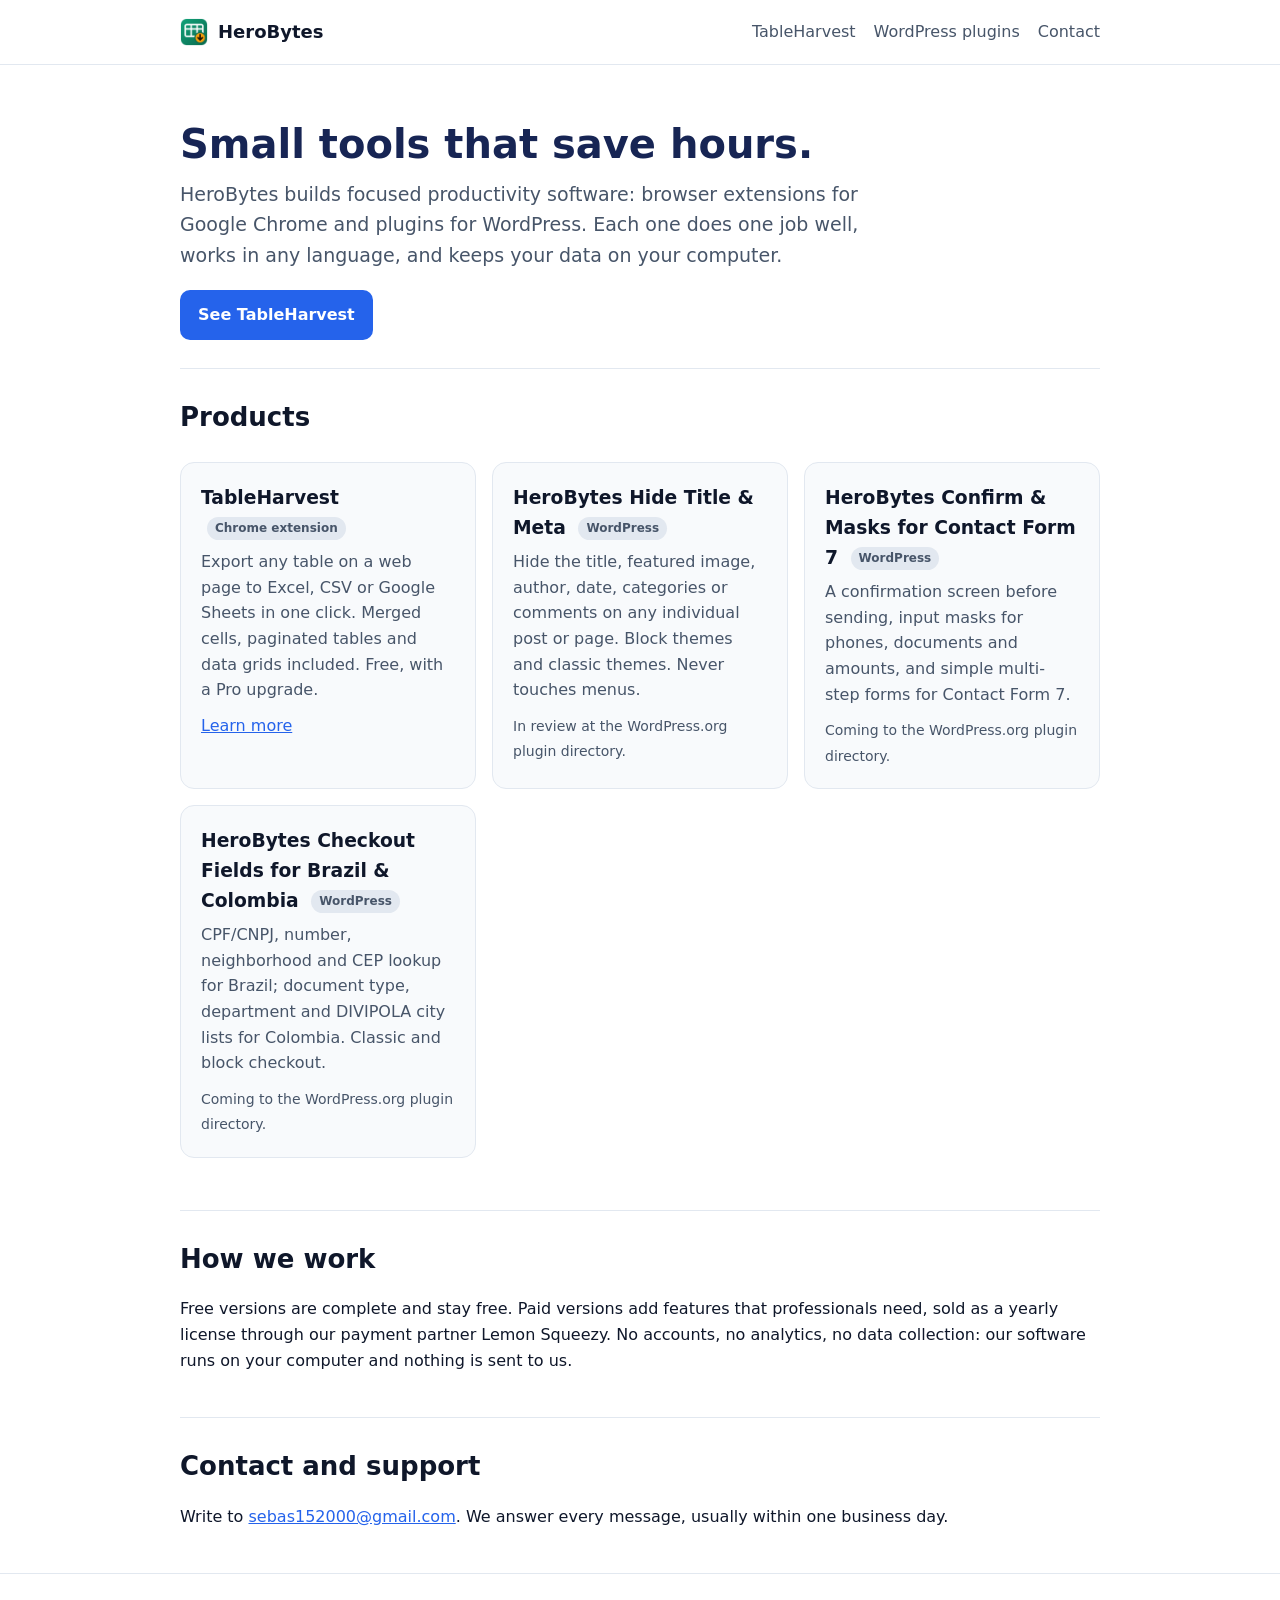
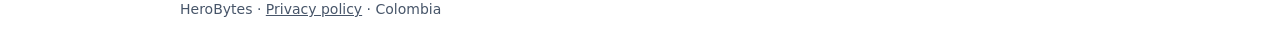
==== index.html @ 957c69e8 "HeroBytes website: home, TableHarvest page and privacy policy" ====
<!doctype html>
<html lang="en">
<head>
<meta charset="utf-8">
<meta name="viewport" content="width=device-width, initial-scale=1">
<title>HeroBytes - small tools that save hours</title>
<meta name="description" content="HeroBytes builds small, focused productivity software: Chrome extensions and WordPress plugins. TableHarvest exports any web table to Excel, CSV or Google Sheets.">
<link rel="icon" href="assets/icon-128.png">
<link rel="stylesheet" href="assets/site.css">
</head>
<body>
<header class="top"><div class="wrap">
  <a class="logo" href="./"><img src="assets/icon-128.png" alt=""> HeroBytes</a>
  <nav><a href="tableharvest/">TableHarvest</a><a href="#wordpress">WordPress plugins</a><a href="#contact">Contact</a></nav>
</div></header>

<main class="wrap">
  <div class="hero">
    <h1>Small tools that save hours.</h1>
    <p class="lead">HeroBytes builds focused productivity software: browser extensions for Google Chrome and plugins for WordPress. Each one does one job well, works in any language, and keeps your data on your computer.</p>
    <a class="btn primary" href="tableharvest/">See TableHarvest</a>
  </div>

  <section id="products">
    <h2>Products</h2>
    <div class="cards">
      <div class="card">
        <h3>TableHarvest <span class="tag">Chrome extension</span></h3>
        <p>Export any table on a web page to Excel, CSV or Google Sheets in one click. Merged cells, paginated tables and data grids included. Free, with a Pro upgrade.</p>
        <a href="tableharvest/">Learn more</a>
      </div>
      <div class="card" id="wordpress">
        <h3>HeroBytes Hide Title &amp; Meta <span class="tag">WordPress</span></h3>
        <p>Hide the title, featured image, author, date, categories or comments on any individual post or page. Block themes and classic themes. Never touches menus.</p>
        <span class="small">In review at the WordPress.org plugin directory.</span>
      </div>
      <div class="card">
        <h3>HeroBytes Confirm &amp; Masks for Contact Form 7 <span class="tag">WordPress</span></h3>
        <p>A confirmation screen before sending, input masks for phones, documents and amounts, and simple multi-step forms for Contact Form 7.</p>
        <span class="small">Coming to the WordPress.org plugin directory.</span>
      </div>
      <div class="card">
        <h3>HeroBytes Checkout Fields for Brazil &amp; Colombia <span class="tag">WordPress</span></h3>
        <p>CPF/CNPJ, number, neighborhood and CEP lookup for Brazil; document type, department and DIVIPOLA city lists for Colombia. Classic and block checkout.</p>
        <span class="small">Coming to the WordPress.org plugin directory.</span>
      </div>
    </div>
  </section>

  <section id="how">
    <h2>How we work</h2>
    <p>Free versions are complete and stay free. Paid versions add features that professionals need, sold as a yearly license through our payment partner Lemon Squeezy. No accounts, no analytics, no data collection: our software runs on your computer and nothing is sent to us.</p>
  </section>

  <section id="contact">
    <h2>Contact and support</h2>
    <p>Write to <a href="mailto:sebas152000@gmail.com">sebas152000@gmail.com</a>. We answer every message, usually within one business day.</p>
  </section>
</main>

<footer><div class="wrap">HeroBytes &middot; <a href="tableharvest/privacy.html">Privacy policy</a> &middot; Colombia</div></footer>
</body>
</html>
---- assets/site.css ----
:root { --bg:#ffffff; --fg:#0f172a; --muted:#475569; --line:#e2e8f0; --brand:#172554; --accent:#2563eb; --accent-2:#16a34a; --card:#f8fafc; }
@media (prefers-color-scheme: dark) { :root { --bg:#0b1220; --fg:#e5e7eb; --muted:#9ca3af; --line:#1f2937; --brand:#dbeafe; --accent:#60a5fa; --accent-2:#4ade80; --card:#111827; } }
* { box-sizing:border-box; }
body { margin:0; font:16px/1.6 system-ui,-apple-system,"Segoe UI",Roboto,sans-serif; color:var(--fg); background:var(--bg); }
a { color:var(--accent); }
.wrap { max-width:960px; margin:0 auto; padding:0 20px; }
header.top { border-bottom:1px solid var(--line); }
header.top .wrap { display:flex; align-items:center; justify-content:space-between; height:64px; }
.logo { display:flex; align-items:center; gap:10px; font-weight:700; color:var(--fg); text-decoration:none; font-size:18px; }
.logo img { width:28px; height:28px; border-radius:7px; }
nav a { margin-left:18px; text-decoration:none; color:var(--muted); }
.hero { padding:56px 0 28px; }
.hero h1 { font-size:40px; line-height:1.15; margin:0 0 12px; color:var(--brand); }
.hero p.lead { font-size:19px; color:var(--muted); max-width:720px; margin:0 0 20px; }
.btn { display:inline-block; padding:12px 18px; border-radius:10px; text-decoration:none; font-weight:600; }
.btn.primary { background:var(--accent); color:#fff; }
.btn.secondary { border:1px solid var(--line); color:var(--fg); }
.cards { display:grid; grid-template-columns:repeat(auto-fit,minmax(260px,1fr)); gap:16px; margin:24px 0; }
.card { border:1px solid var(--line); border-radius:14px; padding:20px; background:var(--card); }
.card h3 { margin:0 0 6px; }
.card p { margin:0 0 10px; color:var(--muted); }
.tag { display:inline-block; font-size:12px; padding:2px 8px; border-radius:999px; background:var(--line); color:var(--muted); margin-left:6px; vertical-align:middle; }
section { padding:28px 0; border-top:1px solid var(--line); }
section h2 { font-size:26px; margin:0 0 12px; }
table.cmp { width:100%; border-collapse:collapse; margin:12px 0; }
table.cmp th, table.cmp td { text-align:left; padding:10px 8px; border-bottom:1px solid var(--line); vertical-align:top; }
table.cmp th { color:var(--muted); font-weight:600; font-size:14px; }
.shots { display:grid; grid-template-columns:repeat(auto-fit,minmax(280px,1fr)); gap:14px; }
.shots figure { margin:0; }
.shots img { width:100%; border:1px solid var(--line); border-radius:10px; }
.shots figcaption { font-size:14px; color:var(--muted); margin-top:6px; }
.faq h3 { font-size:17px; margin:16px 0 4px; }
.faq p { margin:0; color:var(--muted); }
footer { border-top:1px solid var(--line); padding:24px 0; color:var(--muted); font-size:14px; }
footer a { color:var(--muted); }
.policy h2 { font-size:20px; margin:24px 0 6px; }
.policy p, .policy li { color:var(--fg); }
.small { font-size:14px; color:var(--muted); }
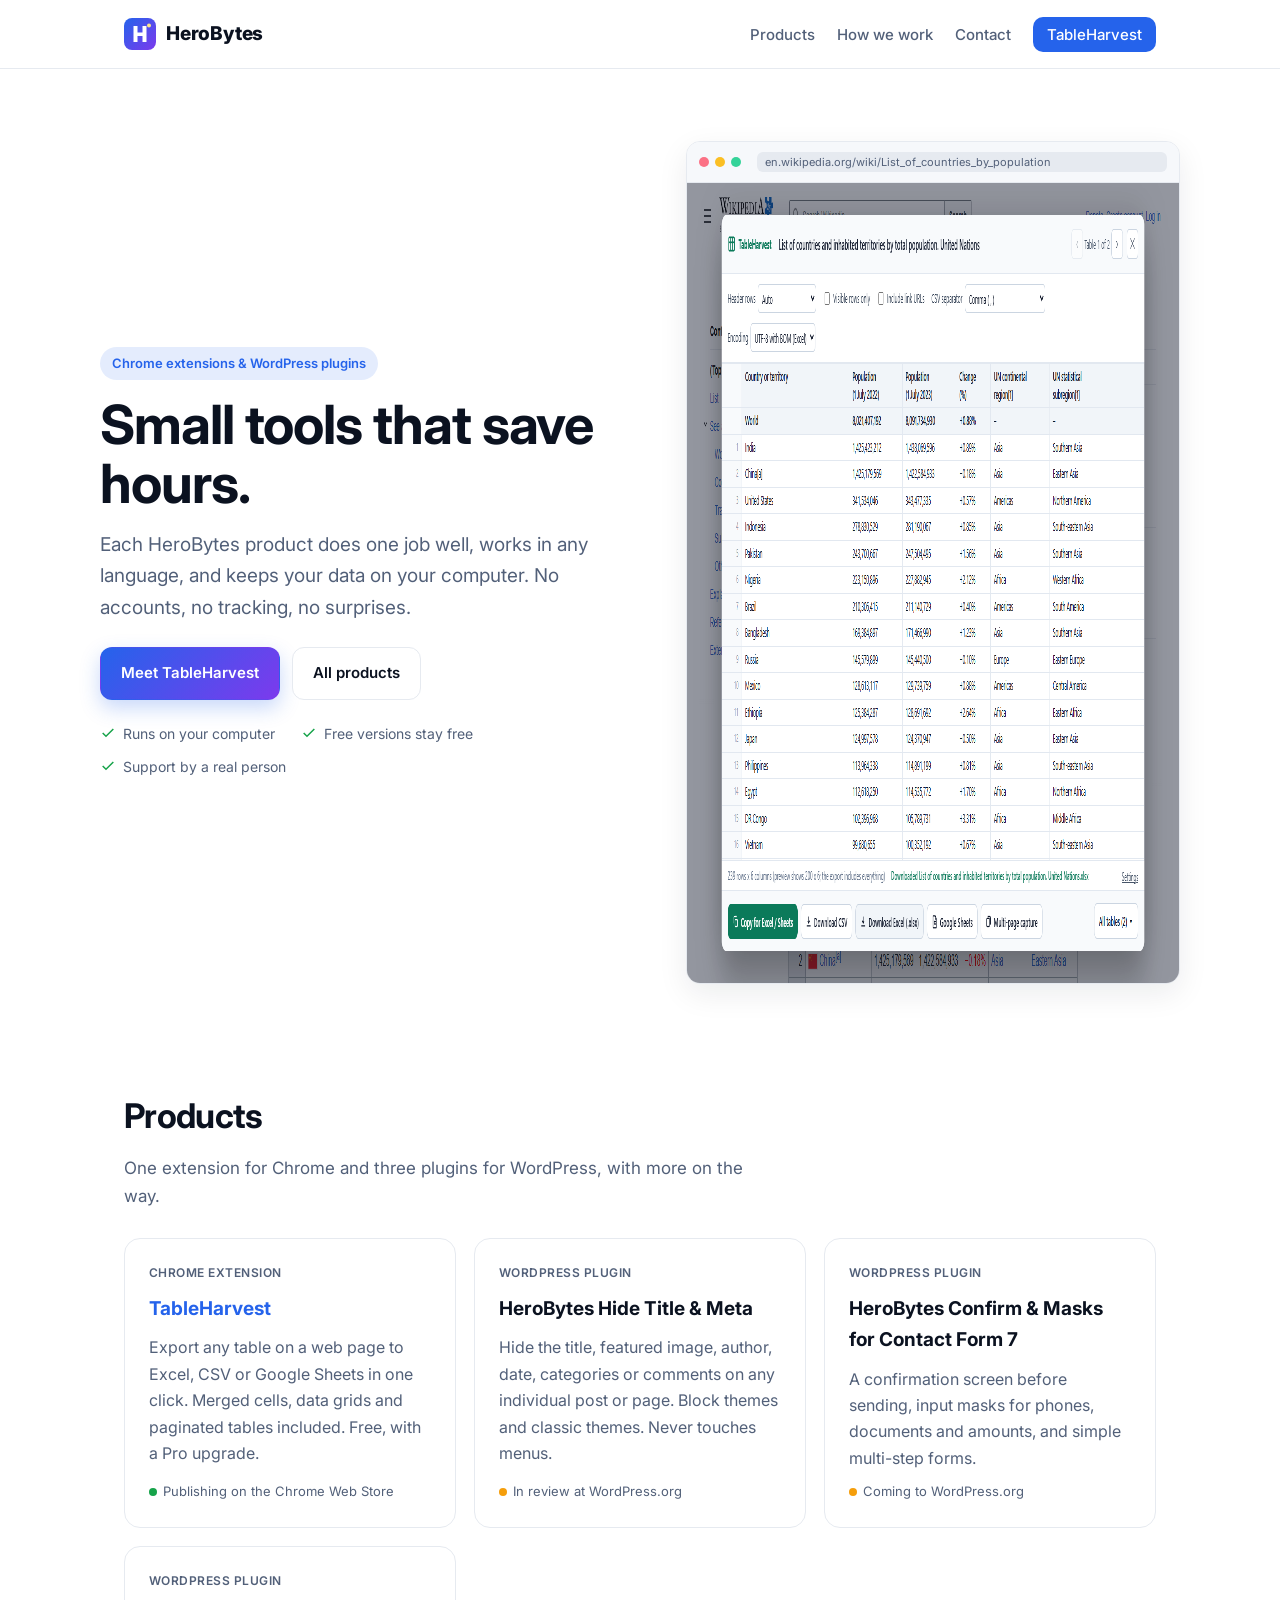
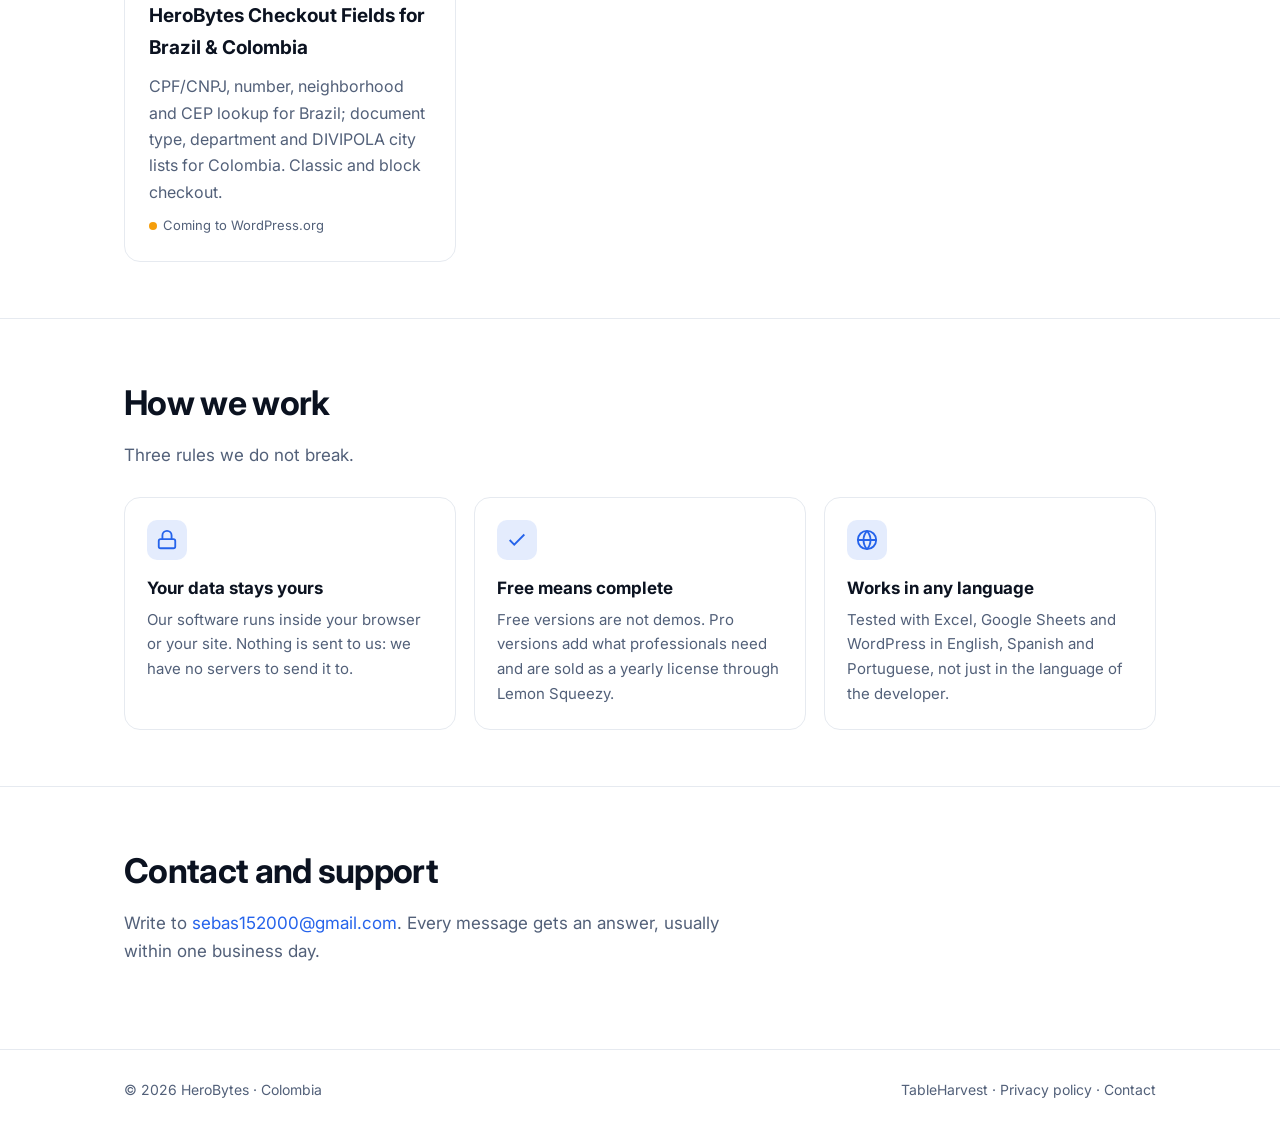
==== commit 8ce37255: "Redesign: typography, logo, browser frames, pricing cards, FAQ, dark mode, mobile" ====
--- a/index.html
+++ b/index.html
@@ -5,59 +5,91 @@
 <meta name="viewport" content="width=device-width, initial-scale=1">
 <title>HeroBytes - small tools that save hours</title>
 <meta name="description" content="HeroBytes builds small, focused productivity software: Chrome extensions and WordPress plugins. TableHarvest exports any web table to Excel, CSV or Google Sheets.">
-<link rel="icon" href="assets/icon-128.png">
+<meta property="og:title" content="HeroBytes - small tools that save hours">
+<meta property="og:description" content="Chrome extensions and WordPress plugins that do one job well, work in any language and keep your data on your computer.">
+<meta property="og:image" content="https://heroslaver-tech.github.io/herobytes/assets/tableharvest/screenshot-1-preview.png">
+<link rel="icon" href="assets/logo.svg" type="image/svg+xml">
+<link rel="preconnect" href="https://fonts.googleapis.com">
+<link rel="stylesheet" href="https://fonts.googleapis.com/css2?family=Inter:wght@400;500;600;700;800&display=swap">
 <link rel="stylesheet" href="assets/site.css">
 </head>
 <body>
 <header class="top"><div class="wrap">
-  <a class="logo" href="./"><img src="assets/icon-128.png" alt=""> HeroBytes</a>
-  <nav><a href="tableharvest/">TableHarvest</a><a href="#wordpress">WordPress plugins</a><a href="#contact">Contact</a></nav>
+  <a class="logo" href="./"><img src="assets/logo.svg" alt=""> HeroBytes</a>
+  <nav class="nav"><a href="#products">Products</a><a href="#how">How we work</a><a href="#contact">Contact</a><a class="cta" href="tableharvest/">TableHarvest</a></nav>
 </div></header>
 
-<main class="wrap">
-  <div class="hero">
-    <h1>Small tools that save hours.</h1>
-    <p class="lead">HeroBytes builds focused productivity software: browser extensions for Google Chrome and plugins for WordPress. Each one does one job well, works in any language, and keeps your data on your computer.</p>
-    <a class="btn primary" href="tableharvest/">See TableHarvest</a>
+<main>
+  <div class="wrap hero">
+    <div class="grid">
+      <div>
+        <span class="eyebrow">Chrome extensions &amp; WordPress plugins</span>
+        <h1>Small tools that save hours.</h1>
+        <p class="lead">Each HeroBytes product does one job well, works in any language, and keeps your data on your computer. No accounts, no tracking, no surprises.</p>
+        <div class="actions">
+          <a class="btn primary" href="tableharvest/">Meet TableHarvest</a>
+          <a class="btn secondary" href="#products">All products</a>
+        </div>
+        <div class="trust">
+          <span><svg viewBox="0 0 24 24" fill="none" stroke="currentColor" stroke-width="2.2"><path d="M20 6 9 17l-5-5"/></svg>Runs on your computer</span>
+          <span><svg viewBox="0 0 24 24" fill="none" stroke="currentColor" stroke-width="2.2"><path d="M20 6 9 17l-5-5"/></svg>Free versions stay free</span>
+          <span><svg viewBox="0 0 24 24" fill="none" stroke="currentColor" stroke-width="2.2"><path d="M20 6 9 17l-5-5"/></svg>Support by a real person</span>
+        </div>
+      </div>
+      <div class="frame">
+        <div class="bar"><i></i><i></i><i></i><span class="url">en.wikipedia.org/wiki/List_of_countries_by_population</span></div>
+        <img src="assets/tableharvest/screenshot-3-wikipedia.png" alt="TableHarvest previewing a Wikipedia table before exporting it to Excel" width="1280" height="800">
+      </div>
+    </div>
   </div>
 
-  <section id="products">
-    <h2>Products</h2>
-    <div class="cards">
-      <div class="card">
-        <h3>TableHarvest <span class="tag">Chrome extension</span></h3>
-        <p>Export any table on a web page to Excel, CSV or Google Sheets in one click. Merged cells, paginated tables and data grids included. Free, with a Pro upgrade.</p>
-        <a href="tableharvest/">Learn more</a>
+  <section id="products"><div class="wrap">
+    <div class="section-head"><h2>Products</h2><p>One extension for Chrome and three plugins for WordPress, with more on the way.</p></div>
+    <div class="products">
+      <a class="product" href="tableharvest/" style="text-decoration:none">
+        <span class="kind">Chrome extension</span>
+        <h3>TableHarvest</h3>
+        <p>Export any table on a web page to Excel, CSV or Google Sheets in one click. Merged cells, data grids and paginated tables included. Free, with a Pro upgrade.</p>
+        <span class="status live">Publishing on the Chrome Web Store</span>
+      </a>
+      <div class="product">
+        <span class="kind">WordPress plugin</span>
+        <h3>HeroBytes Hide Title &amp; Meta</h3>
+        <p>Hide the title, featured image, author, date, categories or comments on any individual post or page. Block themes and classic themes. Never touches menus.</p>
+        <span class="status soon">In review at WordPress.org</span>
       </div>
-      <div class="card" id="wordpress">
-        <h3>HeroBytes Hide Title &amp; Meta <span class="tag">WordPress</span></h3>
-        <p>Hide the title, featured image, author, date, categories or comments on any individual post or page. Block themes and classic themes. Never touches menus.</p>
-        <span class="small">In review at the WordPress.org plugin directory.</span>
+      <div class="product">
+        <span class="kind">WordPress plugin</span>
+        <h3>HeroBytes Confirm &amp; Masks for Contact Form 7</h3>
+        <p>A confirmation screen before sending, input masks for phones, documents and amounts, and simple multi-step forms.</p>
+        <span class="status soon">Coming to WordPress.org</span>
       </div>
-      <div class="card">
-        <h3>HeroBytes Confirm &amp; Masks for Contact Form 7 <span class="tag">WordPress</span></h3>
-        <p>A confirmation screen before sending, input masks for phones, documents and amounts, and simple multi-step forms for Contact Form 7.</p>
-        <span class="small">Coming to the WordPress.org plugin directory.</span>
-      </div>
-      <div class="card">
-        <h3>HeroBytes Checkout Fields for Brazil &amp; Colombia <span class="tag">WordPress</span></h3>
+      <div class="product">
+        <span class="kind">WordPress plugin</span>
+        <h3>HeroBytes Checkout Fields for Brazil &amp; Colombia</h3>
         <p>CPF/CNPJ, number, neighborhood and CEP lookup for Brazil; document type, department and DIVIPOLA city lists for Colombia. Classic and block checkout.</p>
-        <span class="small">Coming to the WordPress.org plugin directory.</span>
+        <span class="status soon">Coming to WordPress.org</span>
       </div>
     </div>
-  </section>
+  </div></section>
 
-  <section id="how">
-    <h2>How we work</h2>
-    <p>Free versions are complete and stay free. Paid versions add features that professionals need, sold as a yearly license through our payment partner Lemon Squeezy. No accounts, no analytics, no data collection: our software runs on your computer and nothing is sent to us.</p>
-  </section>
+  <section id="how"><div class="wrap">
+    <div class="section-head"><h2>How we work</h2><p>Three rules we do not break.</p></div>
+    <div class="features">
+      <div class="feature"><div class="ic"><svg viewBox="0 0 24 24" fill="none" stroke="currentColor" stroke-width="2"><rect x="3" y="11" width="18" height="10" rx="2"/><path d="M7 11V7a5 5 0 0 1 10 0v4"/></svg></div><h3>Your data stays yours</h3><p>Our software runs inside your browser or your site. Nothing is sent to us: we have no servers to send it to.</p></div>
+      <div class="feature"><div class="ic"><svg viewBox="0 0 24 24" fill="none" stroke="currentColor" stroke-width="2"><path d="M20 6 9 17l-5-5"/></svg></div><h3>Free means complete</h3><p>Free versions are not demos. Pro versions add what professionals need and are sold as a yearly license through Lemon Squeezy.</p></div>
+      <div class="feature"><div class="ic"><svg viewBox="0 0 24 24" fill="none" stroke="currentColor" stroke-width="2"><circle cx="12" cy="12" r="10"/><path d="M2 12h20M12 2a15 15 0 0 1 0 20M12 2a15 15 0 0 0 0 20"/></svg></div><h3>Works in any language</h3><p>Tested with Excel, Google Sheets and WordPress in English, Spanish and Portuguese, not just in the language of the developer.</p></div>
+    </div>
+  </div></section>
 
-  <section id="contact">
-    <h2>Contact and support</h2>
-    <p>Write to <a href="mailto:sebas152000@gmail.com">sebas152000@gmail.com</a>. We answer every message, usually within one business day.</p>
-  </section>
+  <section id="contact"><div class="wrap">
+    <div class="section-head"><h2>Contact and support</h2><p>Write to <a href="mailto:sebas152000@gmail.com">sebas152000@gmail.com</a>. Every message gets an answer, usually within one business day.</p></div>
+  </div></section>
 </main>
 
-<footer><div class="wrap">HeroBytes &middot; <a href="tableharvest/privacy.html">Privacy policy</a> &middot; Colombia</div></footer>
+<footer><div class="wrap">
+  <span>&copy; 2026 HeroBytes &middot; Colombia</span>
+  <span><a href="tableharvest/">TableHarvest</a> &middot; <a href="tableharvest/privacy.html">Privacy policy</a> &middot; <a href="mailto:sebas152000@gmail.com">Contact</a></span>
+</div></footer>
 </body>
 </html>
--- a/assets/site.css
+++ b/assets/site.css
@@ -1,38 +1,125 @@
-:root { --bg:#ffffff; --fg:#0f172a; --muted:#475569; --line:#e2e8f0; --brand:#172554; --accent:#2563eb; --accent-2:#16a34a; --card:#f8fafc; }
-@media (prefers-color-scheme: dark) { :root { --bg:#0b1220; --fg:#e5e7eb; --muted:#9ca3af; --line:#1f2937; --brand:#dbeafe; --accent:#60a5fa; --accent-2:#4ade80; --card:#111827; } }
-* { box-sizing:border-box; }
-body { margin:0; font:16px/1.6 system-ui,-apple-system,"Segoe UI",Roboto,sans-serif; color:var(--fg); background:var(--bg); }
-a { color:var(--accent); }
-.wrap { max-width:960px; margin:0 auto; padding:0 20px; }
-header.top { border-bottom:1px solid var(--line); }
-header.top .wrap { display:flex; align-items:center; justify-content:space-between; height:64px; }
-.logo { display:flex; align-items:center; gap:10px; font-weight:700; color:var(--fg); text-decoration:none; font-size:18px; }
-.logo img { width:28px; height:28px; border-radius:7px; }
-nav a { margin-left:18px; text-decoration:none; color:var(--muted); }
-.hero { padding:56px 0 28px; }
-.hero h1 { font-size:40px; line-height:1.15; margin:0 0 12px; color:var(--brand); }
-.hero p.lead { font-size:19px; color:var(--muted); max-width:720px; margin:0 0 20px; }
-.btn { display:inline-block; padding:12px 18px; border-radius:10px; text-decoration:none; font-weight:600; }
-.btn.primary { background:var(--accent); color:#fff; }
-.btn.secondary { border:1px solid var(--line); color:var(--fg); }
-.cards { display:grid; grid-template-columns:repeat(auto-fit,minmax(260px,1fr)); gap:16px; margin:24px 0; }
-.card { border:1px solid var(--line); border-radius:14px; padding:20px; background:var(--card); }
-.card h3 { margin:0 0 6px; }
-.card p { margin:0 0 10px; color:var(--muted); }
-.tag { display:inline-block; font-size:12px; padding:2px 8px; border-radius:999px; background:var(--line); color:var(--muted); margin-left:6px; vertical-align:middle; }
-section { padding:28px 0; border-top:1px solid var(--line); }
-section h2 { font-size:26px; margin:0 0 12px; }
-table.cmp { width:100%; border-collapse:collapse; margin:12px 0; }
-table.cmp th, table.cmp td { text-align:left; padding:10px 8px; border-bottom:1px solid var(--line); vertical-align:top; }
-table.cmp th { color:var(--muted); font-weight:600; font-size:14px; }
-.shots { display:grid; grid-template-columns:repeat(auto-fit,minmax(280px,1fr)); gap:14px; }
-.shots figure { margin:0; }
-.shots img { width:100%; border:1px solid var(--line); border-radius:10px; }
-.shots figcaption { font-size:14px; color:var(--muted); margin-top:6px; }
-.faq h3 { font-size:17px; margin:16px 0 4px; }
-.faq p { margin:0; color:var(--muted); }
-footer { border-top:1px solid var(--line); padding:24px 0; color:var(--muted); font-size:14px; }
-footer a { color:var(--muted); }
-.policy h2 { font-size:20px; margin:24px 0 6px; }
-.policy p, .policy li { color:var(--fg); }
-.small { font-size:14px; color:var(--muted); }
+/* HeroBytes site styles. Static, no build. Light and dark via prefers-color-scheme. */
+:root {
+  --bg: #ffffff; --bg-2: #f6f8fb; --fg: #0b1220; --muted: #526079; --line: #e6eaf0;
+  --brand: #2563eb; --brand-2: #7c3aed; --ok: #16a34a; --card: #ffffff;
+  --shadow: 0 10px 30px rgba(15, 23, 42, .08);
+  --radius: 16px;
+}
+@media (prefers-color-scheme: dark) {
+  :root {
+    --bg: #0b1220; --bg-2: #0f172a; --fg: #e8edf5; --muted: #a3b0c5; --line: #1f2a3d;
+    --brand: #60a5fa; --brand-2: #a78bfa; --ok: #4ade80; --card: #111a2b;
+    --shadow: 0 10px 30px rgba(0, 0, 0, .35);
+  }
+}
+* { box-sizing: border-box; }
+html { scroll-behavior: smooth; }
+body { margin: 0; font: 16px/1.65 Inter, system-ui, -apple-system, "Segoe UI", Roboto, sans-serif; color: var(--fg); background: var(--bg); -webkit-font-smoothing: antialiased; }
+a { color: var(--brand); text-decoration: none; }
+a:hover { text-decoration: underline; }
+img { max-width: 100%; display: block; }
+.wrap { max-width: 1080px; margin: 0 auto; padding: 0 24px; }
+
+/* Header */
+.top { position: sticky; top: 0; z-index: 10; background: color-mix(in srgb, var(--bg) 85%, transparent); backdrop-filter: blur(10px); border-bottom: 1px solid var(--line); }
+.top .wrap { display: flex; align-items: center; justify-content: space-between; height: 68px; }
+.logo { display: flex; align-items: center; gap: 10px; font-weight: 800; letter-spacing: -.01em; color: var(--fg); font-size: 19px; }
+.logo:hover { text-decoration: none; }
+.logo img { width: 32px; height: 32px; }
+.nav a { margin-left: 22px; color: var(--muted); font-weight: 500; font-size: 15px; }
+.nav a:hover { color: var(--fg); text-decoration: none; }
+.nav .cta { padding: 8px 14px; border-radius: 10px; background: var(--brand); color: #fff; }
+@media (max-width: 640px) { .nav a:not(.cta) { display: none; } }
+
+/* Buttons */
+.btn { display: inline-flex; align-items: center; gap: 8px; padding: 13px 20px; border-radius: 12px; font-weight: 600; font-size: 15px; border: 1px solid transparent; }
+.btn:hover { text-decoration: none; transform: translateY(-1px); }
+.btn.primary { background: linear-gradient(135deg, var(--brand), var(--brand-2)); color: #fff; box-shadow: 0 8px 20px rgba(37, 99, 235, .25); }
+.btn.secondary { border-color: var(--line); color: var(--fg); background: var(--card); }
+.btn svg { width: 18px; height: 18px; }
+
+/* Hero */
+.hero { padding: 72px 0 48px; }
+.hero .grid { display: grid; grid-template-columns: 1.05fr .95fr; gap: 40px; align-items: center; }
+@media (max-width: 860px) { .hero .grid { grid-template-columns: 1fr; } .hero { padding: 44px 0 32px; } }
+.eyebrow { display: inline-flex; align-items: center; gap: 8px; font-size: 13px; font-weight: 600; color: var(--brand); background: color-mix(in srgb, var(--brand) 12%, transparent); padding: 6px 12px; border-radius: 999px; margin-bottom: 16px; }
+h1 { font-size: clamp(34px, 5vw, 54px); line-height: 1.08; letter-spacing: -.02em; margin: 0 0 16px; }
+.lead { font-size: 19px; color: var(--muted); margin: 0 0 24px; max-width: 560px; }
+.actions { display: flex; gap: 12px; flex-wrap: wrap; align-items: center; }
+.note { font-size: 13px; color: var(--muted); margin-top: 12px; }
+
+/* Browser frame for screenshots */
+.frame { border: 1px solid var(--line); border-radius: 14px; overflow: hidden; background: var(--card); box-shadow: var(--shadow); }
+.frame .bar { display: flex; gap: 6px; align-items: center; padding: 10px 12px; border-bottom: 1px solid var(--line); background: var(--bg-2); }
+.frame .bar i { width: 10px; height: 10px; border-radius: 50%; background: var(--line); display: inline-block; }
+.frame .bar i:nth-child(1) { background: #fb7185; } .frame .bar i:nth-child(2) { background: #fbbf24; } .frame .bar i:nth-child(3) { background: #34d399; }
+.frame .url { margin-left: 10px; flex: 1; height: 20px; border-radius: 6px; background: var(--line); font-size: 11px; color: var(--muted); padding: 0 8px; line-height: 20px; overflow: hidden; white-space: nowrap; }
+
+/* Sections */
+section { padding: 56px 0; }
+section + section { border-top: 1px solid var(--line); }
+.section-head { max-width: 640px; margin-bottom: 28px; }
+h2 { font-size: clamp(26px, 3vw, 34px); letter-spacing: -.02em; margin: 0 0 10px; }
+.section-head p { color: var(--muted); margin: 0; font-size: 17px; }
+
+/* Feature grid */
+.features { display: grid; grid-template-columns: repeat(auto-fit, minmax(250px, 1fr)); gap: 18px; }
+.feature { padding: 22px; border: 1px solid var(--line); border-radius: var(--radius); background: var(--card); }
+.feature .ic { width: 40px; height: 40px; border-radius: 10px; display: grid; place-items: center; background: color-mix(in srgb, var(--brand) 12%, transparent); color: var(--brand); margin-bottom: 14px; }
+.feature .ic svg { width: 22px; height: 22px; }
+.feature h3 { margin: 0 0 6px; font-size: 17px; }
+.feature p { margin: 0; color: var(--muted); font-size: 15px; }
+
+/* Product cards (home) */
+.products { display: grid; grid-template-columns: repeat(auto-fit, minmax(280px, 1fr)); gap: 18px; }
+.product { padding: 24px; border: 1px solid var(--line); border-radius: var(--radius); background: var(--card); display: flex; flex-direction: column; gap: 10px; }
+.product .kind { font-size: 12px; font-weight: 600; letter-spacing: .04em; text-transform: uppercase; color: var(--muted); }
+.product h3 { margin: 0; font-size: 19px; }
+.product p { margin: 0; color: var(--muted); flex: 1; }
+.product .status { font-size: 13px; color: var(--muted); display: flex; align-items: center; gap: 6px; }
+.product .status::before { content: ""; width: 8px; height: 8px; border-radius: 50%; background: var(--muted); }
+.product .status.live::before { background: var(--ok); }
+.product .status.soon::before { background: #f59e0b; }
+
+/* Gallery */
+.gallery { display: grid; grid-template-columns: repeat(auto-fit, minmax(300px, 1fr)); gap: 20px; }
+.gallery figure { margin: 0; }
+.gallery figcaption { font-size: 14px; color: var(--muted); margin-top: 10px; }
+
+/* Pricing */
+.pricing { display: grid; grid-template-columns: repeat(auto-fit, minmax(290px, 1fr)); gap: 20px; max-width: 820px; }
+.plan { padding: 28px; border: 1px solid var(--line); border-radius: var(--radius); background: var(--card); }
+.plan.pro { border-color: color-mix(in srgb, var(--brand) 45%, var(--line)); box-shadow: var(--shadow); position: relative; }
+.plan .badge { position: absolute; top: -12px; left: 24px; background: linear-gradient(135deg, var(--brand), var(--brand-2)); color: #fff; font-size: 12px; font-weight: 700; padding: 4px 10px; border-radius: 999px; }
+.plan h3 { margin: 0 0 4px; font-size: 20px; }
+.plan .price { font-size: 34px; font-weight: 800; letter-spacing: -.02em; margin: 8px 0 2px; }
+.plan .price small { font-size: 14px; font-weight: 500; color: var(--muted); }
+.plan ul { list-style: none; padding: 0; margin: 18px 0 22px; }
+.plan li { padding: 7px 0 7px 28px; position: relative; color: var(--fg); font-size: 15px; }
+.plan li::before { content: ""; position: absolute; left: 0; top: 11px; width: 16px; height: 16px; border-radius: 50%; background: color-mix(in srgb, var(--ok) 18%, transparent); }
+.plan li::after { content: ""; position: absolute; left: 5px; top: 14px; width: 5px; height: 8px; border: solid var(--ok); border-width: 0 2px 2px 0; transform: rotate(45deg); }
+.plan li.muted { color: var(--muted); } .plan li.muted::before, .plan li.muted::after { opacity: .35; }
+
+/* FAQ */
+.faq details { border: 1px solid var(--line); border-radius: 12px; padding: 0 18px; margin-bottom: 10px; background: var(--card); }
+.faq summary { cursor: pointer; font-weight: 600; padding: 14px 0; list-style: none; display: flex; justify-content: space-between; align-items: center; }
+.faq summary::-webkit-details-marker { display: none; }
+.faq summary::after { content: "+"; color: var(--muted); font-size: 20px; }
+.faq details[open] summary::after { content: "\2212"; }
+.faq p { margin: 0 0 14px; color: var(--muted); }
+
+/* Policy */
+.policy { max-width: 760px; }
+.policy h2 { font-size: 20px; margin: 28px 0 8px; }
+.policy p, .policy li { color: var(--fg); }
+.policy .small { color: var(--muted); font-size: 14px; }
+
+/* Trust strip */
+.trust { display: flex; flex-wrap: wrap; gap: 10px 26px; color: var(--muted); font-size: 14px; margin-top: 22px; }
+.trust span { display: inline-flex; align-items: center; gap: 7px; }
+.trust svg { width: 16px; height: 16px; color: var(--ok); }
+
+/* Footer */
+footer { border-top: 1px solid var(--line); padding: 28px 0 40px; color: var(--muted); font-size: 14px; }
+footer .wrap { display: flex; flex-wrap: wrap; gap: 10px 24px; justify-content: space-between; align-items: center; }
+footer a { color: var(--muted); }
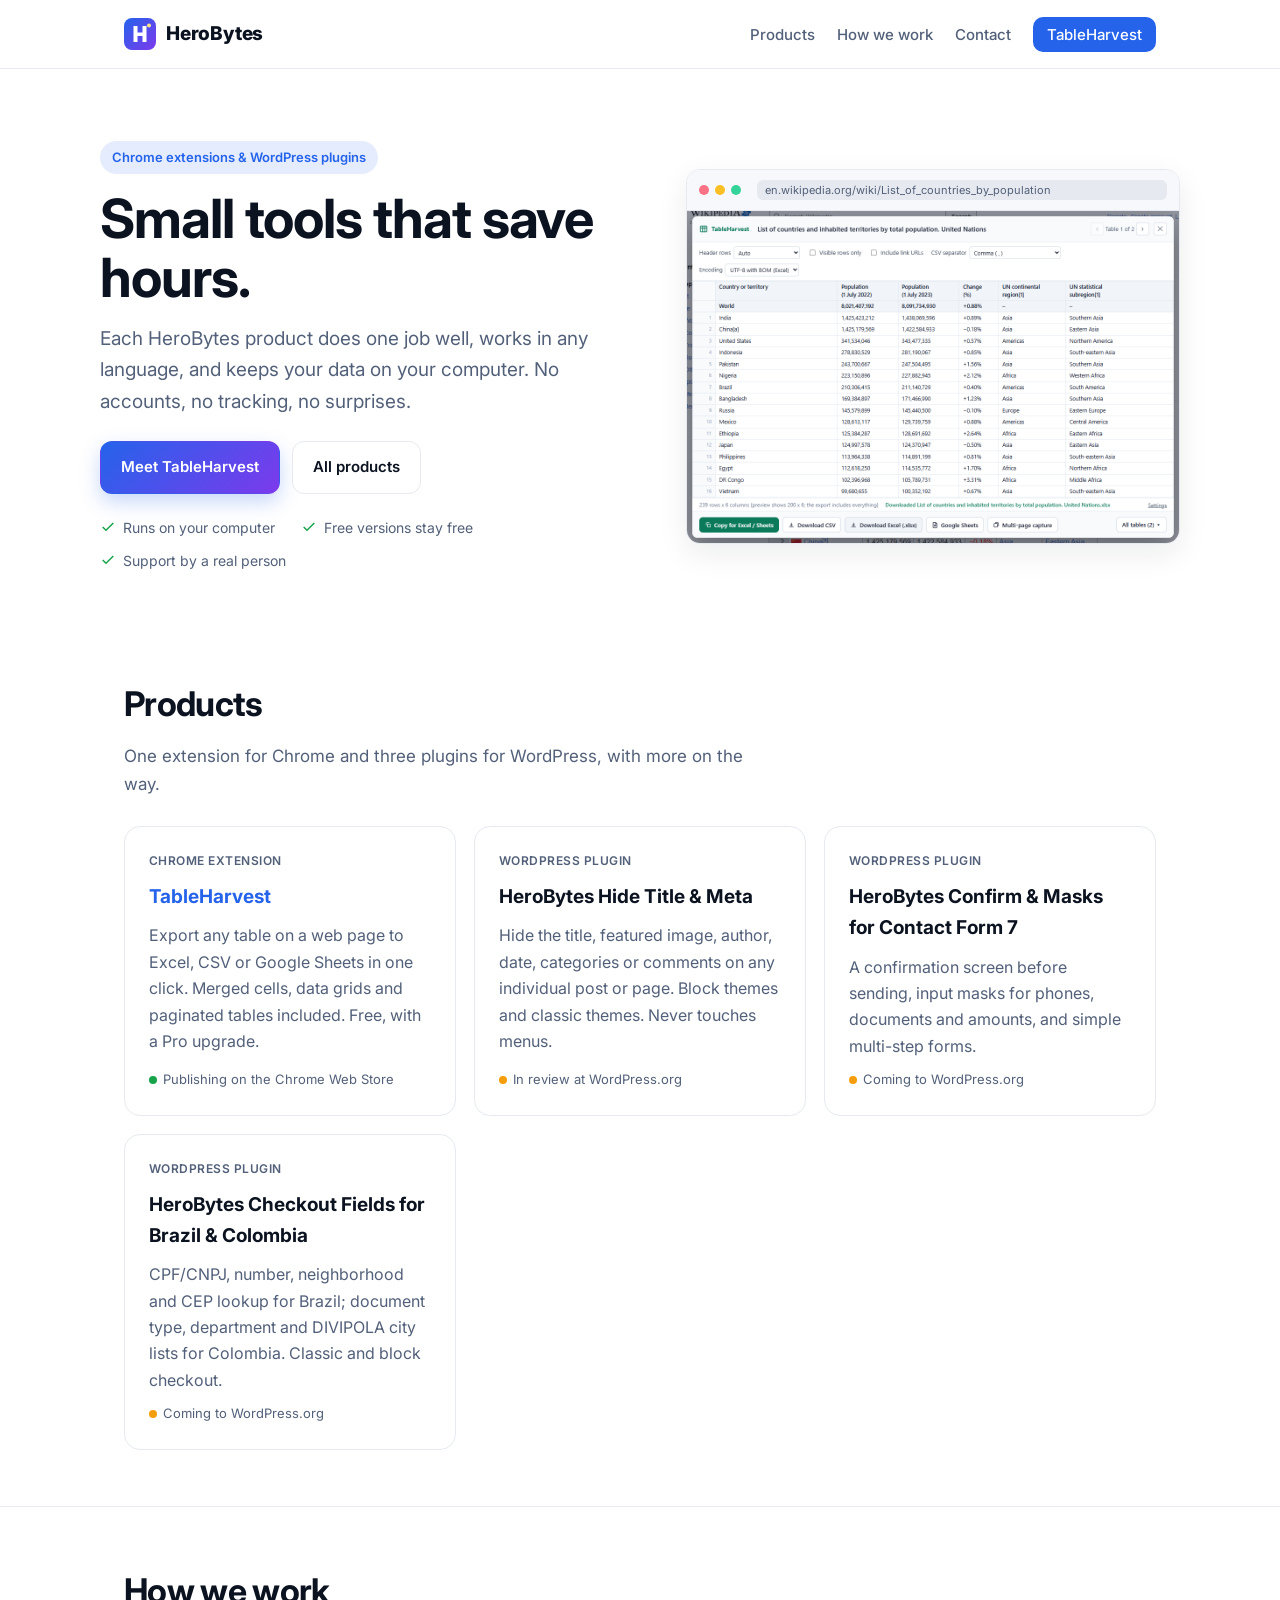
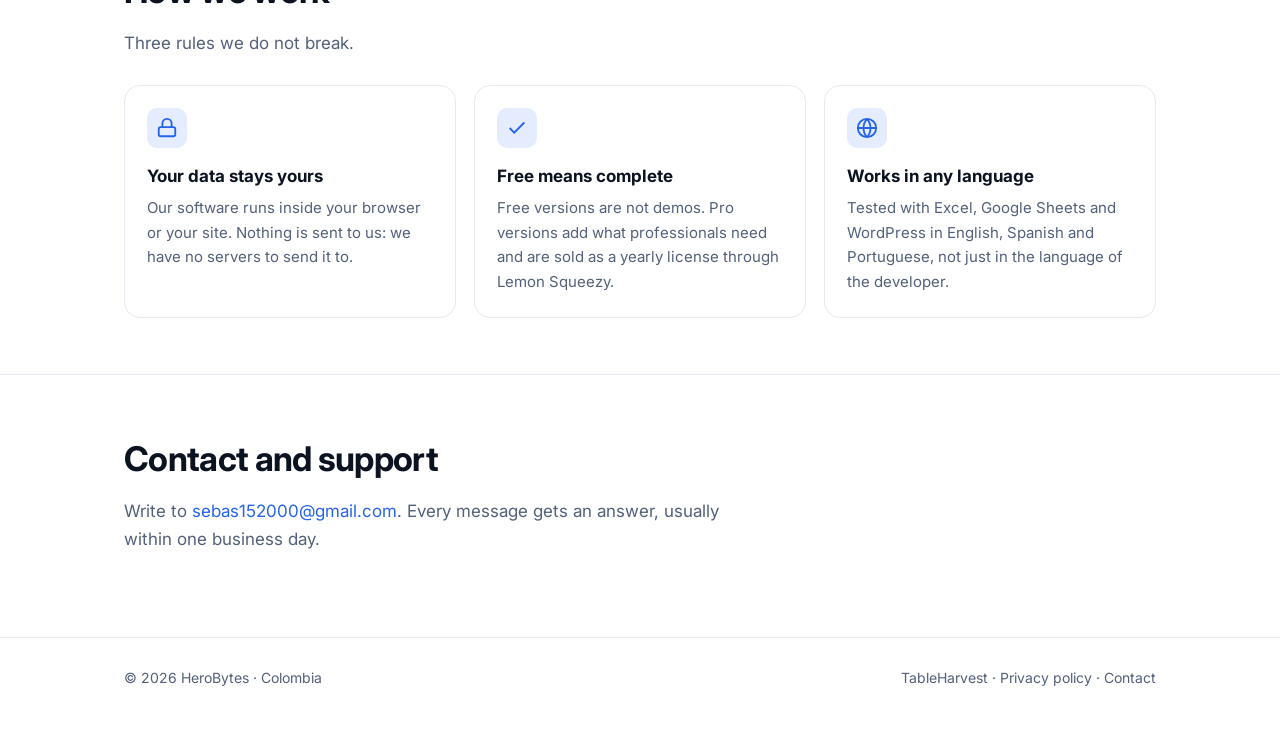
==== commit aa83342c: "Fix stretched hero image, crop screenshots to the panel, two-column gallery with click-to-zoom" ====
--- a/index.html
+++ b/index.html
@@ -38,7 +38,7 @@
       </div>
       <div class="frame">
         <div class="bar"><i></i><i></i><i></i><span class="url">en.wikipedia.org/wiki/List_of_countries_by_population</span></div>
-        <img src="assets/tableharvest/screenshot-3-wikipedia.png" alt="TableHarvest previewing a Wikipedia table before exporting it to Excel" width="1280" height="800">
+        <img class="zoomable" src="assets/tableharvest/wikipedia-panel.png" data-full="assets/tableharvest/screenshot-3-wikipedia.png" alt="TableHarvest previewing a Wikipedia table before exporting it to Excel" width="1124" height="760">
       </div>
     </div>
   </div>
@@ -91,5 +91,12 @@
   <span>&copy; 2026 HeroBytes &middot; Colombia</span>
   <span><a href="tableharvest/">TableHarvest</a> &middot; <a href="tableharvest/privacy.html">Privacy policy</a> &middot; <a href="mailto:sebas152000@gmail.com">Contact</a></span>
 </div></footer>
+
+<dialog class="lightbox" id="lightbox"><img alt=""><p>Click the image or press Esc to close</p></dialog>
+<script>
+(function(){var d=document.getElementById('lightbox');if(!d||!d.showModal)return;var im=d.querySelector('img');
+document.querySelectorAll('.zoomable').forEach(function(el){el.addEventListener('click',function(){im.src=el.getAttribute('data-full')||el.src;im.alt=el.alt;d.showModal();});});
+d.addEventListener('click',function(){d.close();});})();
+</script>
 </body>
 </html>
--- a/assets/site.css
+++ b/assets/site.css
@@ -17,7 +17,7 @@
 body { margin: 0; font: 16px/1.65 Inter, system-ui, -apple-system, "Segoe UI", Roboto, sans-serif; color: var(--fg); background: var(--bg); -webkit-font-smoothing: antialiased; }
 a { color: var(--brand); text-decoration: none; }
 a:hover { text-decoration: underline; }
-img { max-width: 100%; display: block; }
+img { max-width: 100%; height: auto; display: block; }
 .wrap { max-width: 1080px; margin: 0 auto; padding: 0 24px; }
 
 /* Header */
@@ -82,9 +82,18 @@
 .product .status.soon::before { background: #f59e0b; }
 
 /* Gallery */
-.gallery { display: grid; grid-template-columns: repeat(auto-fit, minmax(300px, 1fr)); gap: 20px; }
+.gallery { display: grid; grid-template-columns: repeat(auto-fit, minmax(440px, 1fr)); gap: 24px; }
+@media (max-width: 520px) { .gallery { grid-template-columns: 1fr; } }
 .gallery figure { margin: 0; }
 .gallery figcaption { font-size: 14px; color: var(--muted); margin-top: 10px; }
+.zoomable { cursor: zoom-in; }
+.zoom-hint { font-size: 12px; color: var(--muted); margin-top: 6px; }
+
+/* Lightbox */
+dialog.lightbox { border: 0; padding: 0; background: transparent; max-width: min(96vw, 1400px); max-height: 94vh; }
+dialog.lightbox::backdrop { background: rgba(2, 6, 23, .82); backdrop-filter: blur(4px); }
+dialog.lightbox img { max-width: min(96vw, 1400px); max-height: 90vh; width: auto; height: auto; border-radius: 12px; box-shadow: 0 30px 80px rgba(0, 0, 0, .5); cursor: zoom-out; }
+dialog.lightbox p { color: #e5e7eb; text-align: center; font-size: 14px; margin: 10px 0 0; }
 
 /* Pricing */
 .pricing { display: grid; grid-template-columns: repeat(auto-fit, minmax(290px, 1fr)); gap: 20px; max-width: 820px; }
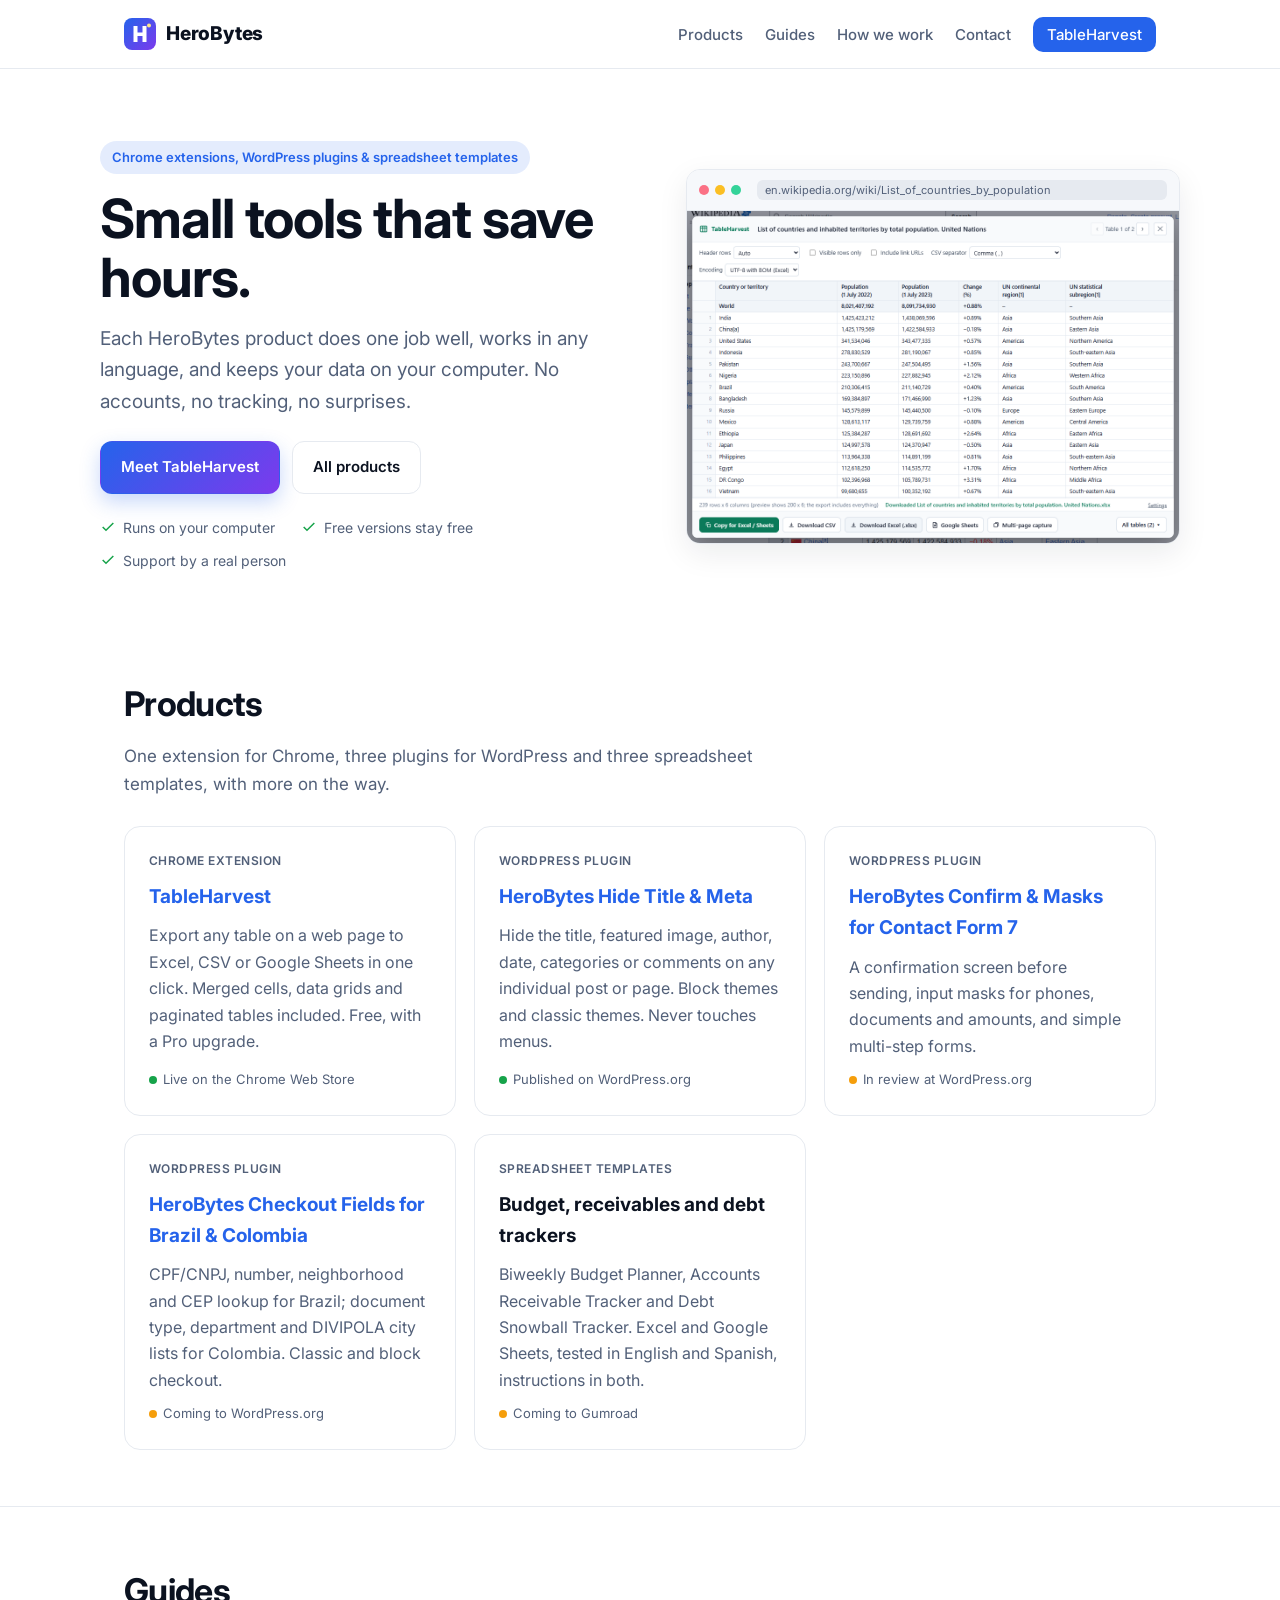
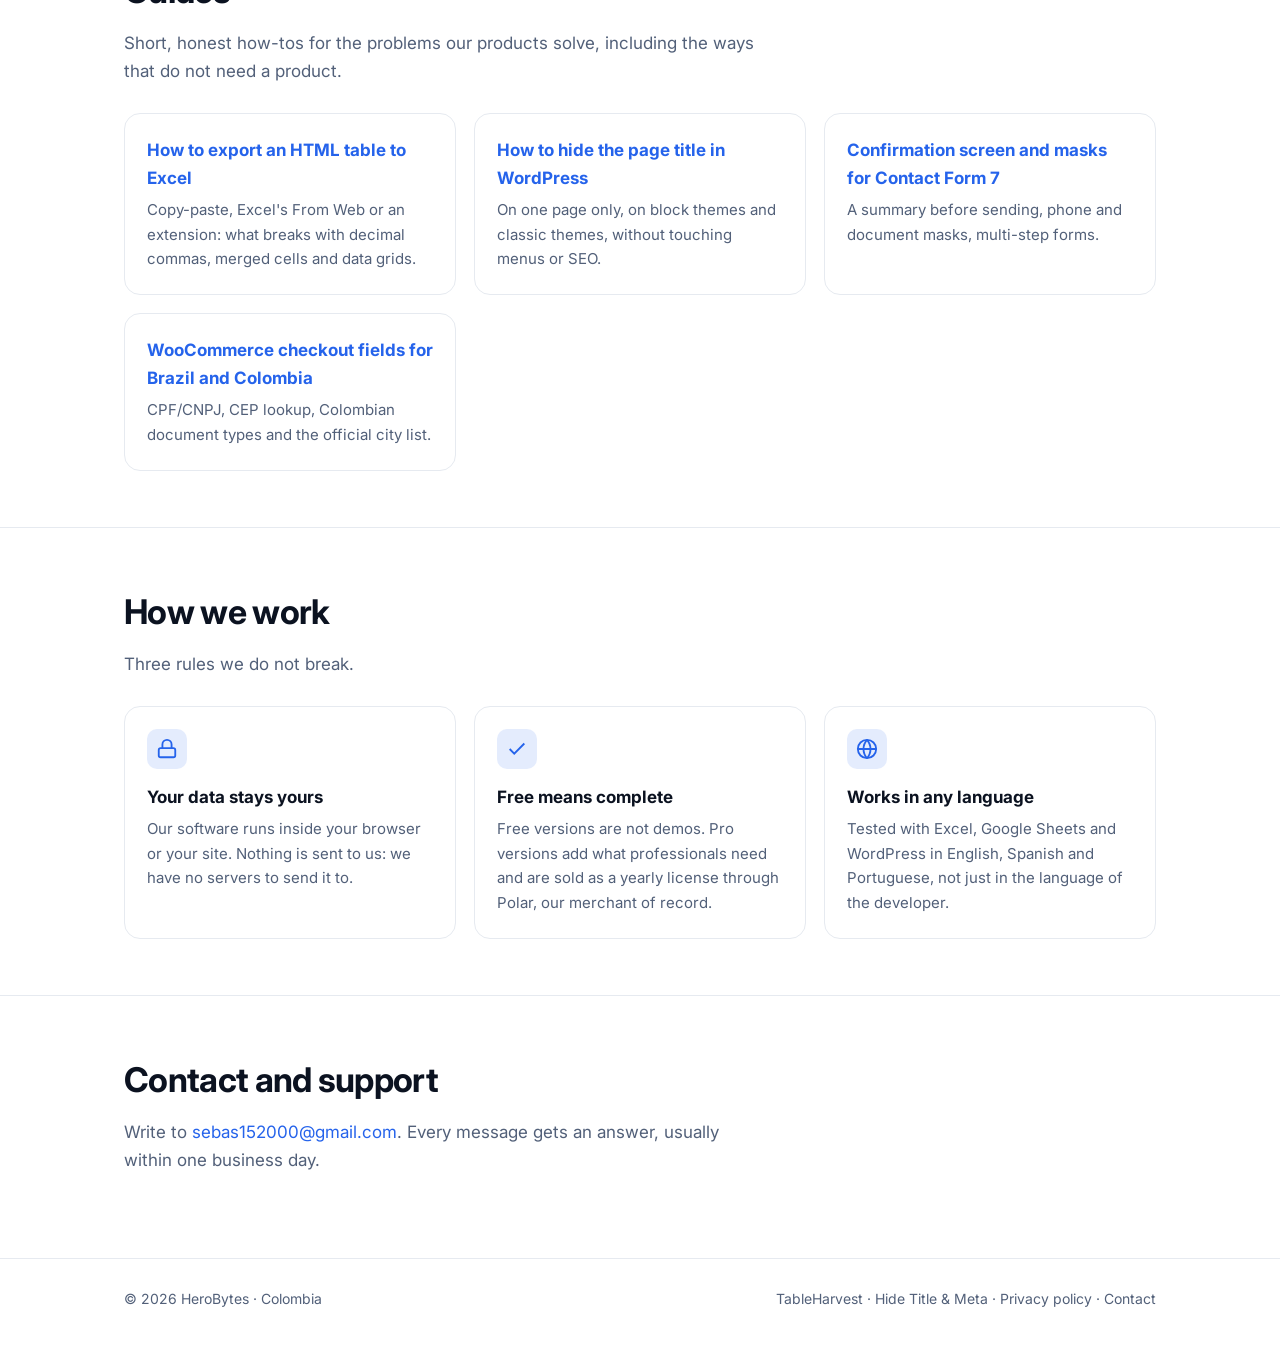
==== commit 8e0cafa6: "Guides for each product, templates card, store links, Polar wording" ====
--- a/index.html
+++ b/index.html
@@ -16,14 +16,14 @@
 <body>
 <header class="top"><div class="wrap">
   <a class="logo" href="./"><img src="assets/logo.svg" alt=""> HeroBytes</a>
-  <nav class="nav"><a href="#products">Products</a><a href="#how">How we work</a><a href="#contact">Contact</a><a class="cta" href="tableharvest/">TableHarvest</a></nav>
+  <nav class="nav"><a href="#products">Products</a><a href="#guides">Guides</a><a href="#how">How we work</a><a href="#contact">Contact</a><a class="cta" href="tableharvest/">TableHarvest</a></nav>
 </div></header>
 
 <main>
   <div class="wrap hero">
     <div class="grid">
       <div>
-        <span class="eyebrow">Chrome extensions &amp; WordPress plugins</span>
+        <span class="eyebrow">Chrome extensions, WordPress plugins &amp; spreadsheet templates</span>
         <h1>Small tools that save hours.</h1>
         <p class="lead">Each HeroBytes product does one job well, works in any language, and keeps your data on your computer. No accounts, no tracking, no surprises.</p>
         <div class="actions">
@@ -44,32 +44,48 @@
   </div>
 
   <section id="products"><div class="wrap">
-    <div class="section-head"><h2>Products</h2><p>One extension for Chrome and three plugins for WordPress, with more on the way.</p></div>
+    <div class="section-head"><h2>Products</h2><p>One extension for Chrome, three plugins for WordPress and three spreadsheet templates, with more on the way.</p></div>
     <div class="products">
       <a class="product" href="tableharvest/" style="text-decoration:none">
         <span class="kind">Chrome extension</span>
         <h3>TableHarvest</h3>
         <p>Export any table on a web page to Excel, CSV or Google Sheets in one click. Merged cells, data grids and paginated tables included. Free, with a Pro upgrade.</p>
-        <span class="status live">Publishing on the Chrome Web Store</span>
+        <span class="status live">Live on the Chrome Web Store</span>
       </a>
-      <div class="product">
+      <a class="product" href="hide-title-meta/" style="text-decoration:none">
         <span class="kind">WordPress plugin</span>
         <h3>HeroBytes Hide Title &amp; Meta</h3>
         <p>Hide the title, featured image, author, date, categories or comments on any individual post or page. Block themes and classic themes. Never touches menus.</p>
-        <span class="status soon">In review at WordPress.org</span>
-      </div>
-      <div class="product">
+        <span class="status live">Published on WordPress.org</span>
+      </a>
+      <a class="product" href="confirm-masks-cf7/" style="text-decoration:none">
         <span class="kind">WordPress plugin</span>
         <h3>HeroBytes Confirm &amp; Masks for Contact Form 7</h3>
         <p>A confirmation screen before sending, input masks for phones, documents and amounts, and simple multi-step forms.</p>
-        <span class="status soon">Coming to WordPress.org</span>
-      </div>
-      <div class="product">
+        <span class="status soon">In review at WordPress.org</span>
+      </a>
+      <a class="product" href="checkout-fields-brazil-colombia/" style="text-decoration:none">
         <span class="kind">WordPress plugin</span>
         <h3>HeroBytes Checkout Fields for Brazil &amp; Colombia</h3>
         <p>CPF/CNPJ, number, neighborhood and CEP lookup for Brazil; document type, department and DIVIPOLA city lists for Colombia. Classic and block checkout.</p>
         <span class="status soon">Coming to WordPress.org</span>
+      </a>
+      <div class="product">
+        <span class="kind">Spreadsheet templates</span>
+        <h3>Budget, receivables and debt trackers</h3>
+        <p>Biweekly Budget Planner, Accounts Receivable Tracker and Debt Snowball Tracker. Excel and Google Sheets, tested in English and Spanish, instructions in both.</p>
+        <span class="status soon">Coming to Gumroad</span>
       </div>
+    </div>
+  </div></section>
+
+  <section id="guides"><div class="wrap">
+    <div class="section-head"><h2>Guides</h2><p>Short, honest how-tos for the problems our products solve, including the ways that do not need a product.</p></div>
+    <div class="features">
+      <a class="feature" href="tableharvest/export-html-table-to-excel.html" style="text-decoration:none"><h3>How to export an HTML table to Excel</h3><p>Copy-paste, Excel's From Web or an extension: what breaks with decimal commas, merged cells and data grids.</p></a>
+      <a class="feature" href="hide-title-meta/" style="text-decoration:none"><h3>How to hide the page title in WordPress</h3><p>On one page only, on block themes and classic themes, without touching menus or SEO.</p></a>
+      <a class="feature" href="confirm-masks-cf7/" style="text-decoration:none"><h3>Confirmation screen and masks for Contact Form 7</h3><p>A summary before sending, phone and document masks, multi-step forms.</p></a>
+      <a class="feature" href="checkout-fields-brazil-colombia/" style="text-decoration:none"><h3>WooCommerce checkout fields for Brazil and Colombia</h3><p>CPF/CNPJ, CEP lookup, Colombian document types and the official city list.</p></a>
     </div>
   </div></section>
 
@@ -77,7 +93,7 @@
     <div class="section-head"><h2>How we work</h2><p>Three rules we do not break.</p></div>
     <div class="features">
       <div class="feature"><div class="ic"><svg viewBox="0 0 24 24" fill="none" stroke="currentColor" stroke-width="2"><rect x="3" y="11" width="18" height="10" rx="2"/><path d="M7 11V7a5 5 0 0 1 10 0v4"/></svg></div><h3>Your data stays yours</h3><p>Our software runs inside your browser or your site. Nothing is sent to us: we have no servers to send it to.</p></div>
-      <div class="feature"><div class="ic"><svg viewBox="0 0 24 24" fill="none" stroke="currentColor" stroke-width="2"><path d="M20 6 9 17l-5-5"/></svg></div><h3>Free means complete</h3><p>Free versions are not demos. Pro versions add what professionals need and are sold as a yearly license through Lemon Squeezy.</p></div>
+      <div class="feature"><div class="ic"><svg viewBox="0 0 24 24" fill="none" stroke="currentColor" stroke-width="2"><path d="M20 6 9 17l-5-5"/></svg></div><h3>Free means complete</h3><p>Free versions are not demos. Pro versions add what professionals need and are sold as a yearly license through Polar, our merchant of record.</p></div>
       <div class="feature"><div class="ic"><svg viewBox="0 0 24 24" fill="none" stroke="currentColor" stroke-width="2"><circle cx="12" cy="12" r="10"/><path d="M2 12h20M12 2a15 15 0 0 1 0 20M12 2a15 15 0 0 0 0 20"/></svg></div><h3>Works in any language</h3><p>Tested with Excel, Google Sheets and WordPress in English, Spanish and Portuguese, not just in the language of the developer.</p></div>
     </div>
   </div></section>
@@ -89,7 +105,7 @@
 
 <footer><div class="wrap">
   <span>&copy; 2026 HeroBytes &middot; Colombia</span>
-  <span><a href="tableharvest/">TableHarvest</a> &middot; <a href="tableharvest/privacy.html">Privacy policy</a> &middot; <a href="mailto:sebas152000@gmail.com">Contact</a></span>
+  <span><a href="tableharvest/">TableHarvest</a> &middot; <a href="hide-title-meta/">Hide Title &amp; Meta</a> &middot; <a href="tableharvest/privacy.html">Privacy policy</a> &middot; <a href="mailto:sebas152000@gmail.com">Contact</a></span>
 </div></footer>
 
 <dialog class="lightbox" id="lightbox"><img alt=""><p>Click the image or press Esc to close</p></dialog>
--- a/assets/site.css
+++ b/assets/site.css
@@ -132,3 +132,44 @@
 footer { border-top: 1px solid var(--line); padding: 28px 0 40px; color: var(--muted); font-size: 14px; }
 footer .wrap { display: flex; flex-wrap: wrap; gap: 10px 24px; justify-content: space-between; align-items: center; }
 footer a { color: var(--muted); }
+
+/* Screenshot carousel */
+.carousel { position: relative; }
+.carousel .track { display: flex; gap: 20px; overflow-x: auto; scroll-snap-type: x mandatory; scroll-behavior: smooth; padding: 4px 4px 8px; scrollbar-width: none; outline: none; }
+.carousel .track::-webkit-scrollbar { display: none; }
+.carousel .slide { flex: 0 0 min(100%, 880px); scroll-snap-align: start; margin: 0; }
+@media (max-width: 920px) { .carousel .slide { flex-basis: 92%; } }
+.carousel figcaption { font-size: 15px; color: var(--muted); margin-top: 12px; }
+.carousel figcaption b { color: var(--fg); font-weight: 600; }
+.carousel .arrow { position: absolute; top: 40%; z-index: 2; width: 44px; height: 44px; border-radius: 50%; border: 1px solid var(--line); background: var(--card); color: var(--fg); font-size: 28px; line-height: 1; cursor: pointer; box-shadow: var(--shadow); display: grid; place-items: center; padding: 0 0 4px; }
+.carousel .arrow:hover { border-color: var(--brand); color: var(--brand); }
+.carousel .prev { left: -14px; } .carousel .next { right: -14px; }
+@media (max-width: 920px) { .carousel .prev { left: 6px; } .carousel .next { right: 6px; } }
+.carousel .dots { display: flex; justify-content: center; gap: 8px; margin-top: 10px; }
+.carousel .dots button { width: 10px; height: 10px; border-radius: 50%; border: 0; background: var(--line); cursor: pointer; padding: 0; }
+.carousel .dots button.on { background: var(--brand); transform: scale(1.25); }
+.tag { display: inline-block; font-size: 11px; font-weight: 700; letter-spacing: .04em; padding: 2px 8px; border-radius: 999px; background: linear-gradient(135deg, var(--brand), var(--brand-2)); color: #fff; vertical-align: middle; margin-left: 4px; }
+.steps { max-width: 720px; margin: 0; padding-left: 0; list-style: none; counter-reset: step; display: grid; gap: 12px; }
+.steps li { position: relative; padding: 14px 16px 14px 56px; border: 1px solid var(--line); border-radius: 12px; background: var(--card); line-height: 1.5; }
+.steps li::before { counter-increment: step; content: counter(step); position: absolute; left: 16px; top: 12px; width: 28px; height: 28px; border-radius: 50%; display: grid; place-items: center; font-weight: 700; color: #fff; background: linear-gradient(135deg, var(--brand), var(--brand-2)); }
+
+/* Articles and guides */
+.article { max-width: 860px; }
+.article p, .article ul { color: var(--muted); font-size: 16px; }
+.article ul { padding-left: 22px; }
+.article li { margin-bottom: 8px; }
+.article b { color: var(--fg); font-weight: 600; }
+.article h3 { font-size: 20px; margin: 32px 0 8px; letter-spacing: -.01em; }
+.article figure { margin: 24px 0; }
+.article figcaption { font-size: 14px; color: var(--muted); margin-top: 10px; }
+.article .steps { margin-bottom: 20px; }
+a.feature:hover { text-decoration: none; border-color: var(--brand); }
+code { font: 14px/1.5 ui-monospace, SFMono-Regular, Menlo, Consolas, monospace; background: color-mix(in srgb, var(--brand) 10%, transparent); padding: 1px 6px; border-radius: 6px; color: var(--fg); }
+pre { background: var(--bg-2); border: 1px solid var(--line); border-radius: 12px; padding: 16px 18px; overflow-x: auto; margin: 12px 0 18px; }
+pre code { background: none; padding: 0; }
+.compare { width: 100%; border-collapse: collapse; font-size: 15px; background: var(--card); border: 1px solid var(--line); border-radius: 12px; overflow: hidden; }
+.compare th, .compare td { text-align: left; padding: 10px 12px; border-bottom: 1px solid var(--line); vertical-align: top; }
+.compare th { background: var(--bg-2); font-weight: 600; }
+.compare td:first-child { color: var(--fg); font-weight: 500; }
+.compare td { color: var(--muted); }
+@media (max-width: 640px) { .compare { font-size: 13px; } .compare th, .compare td { padding: 8px 6px; } }
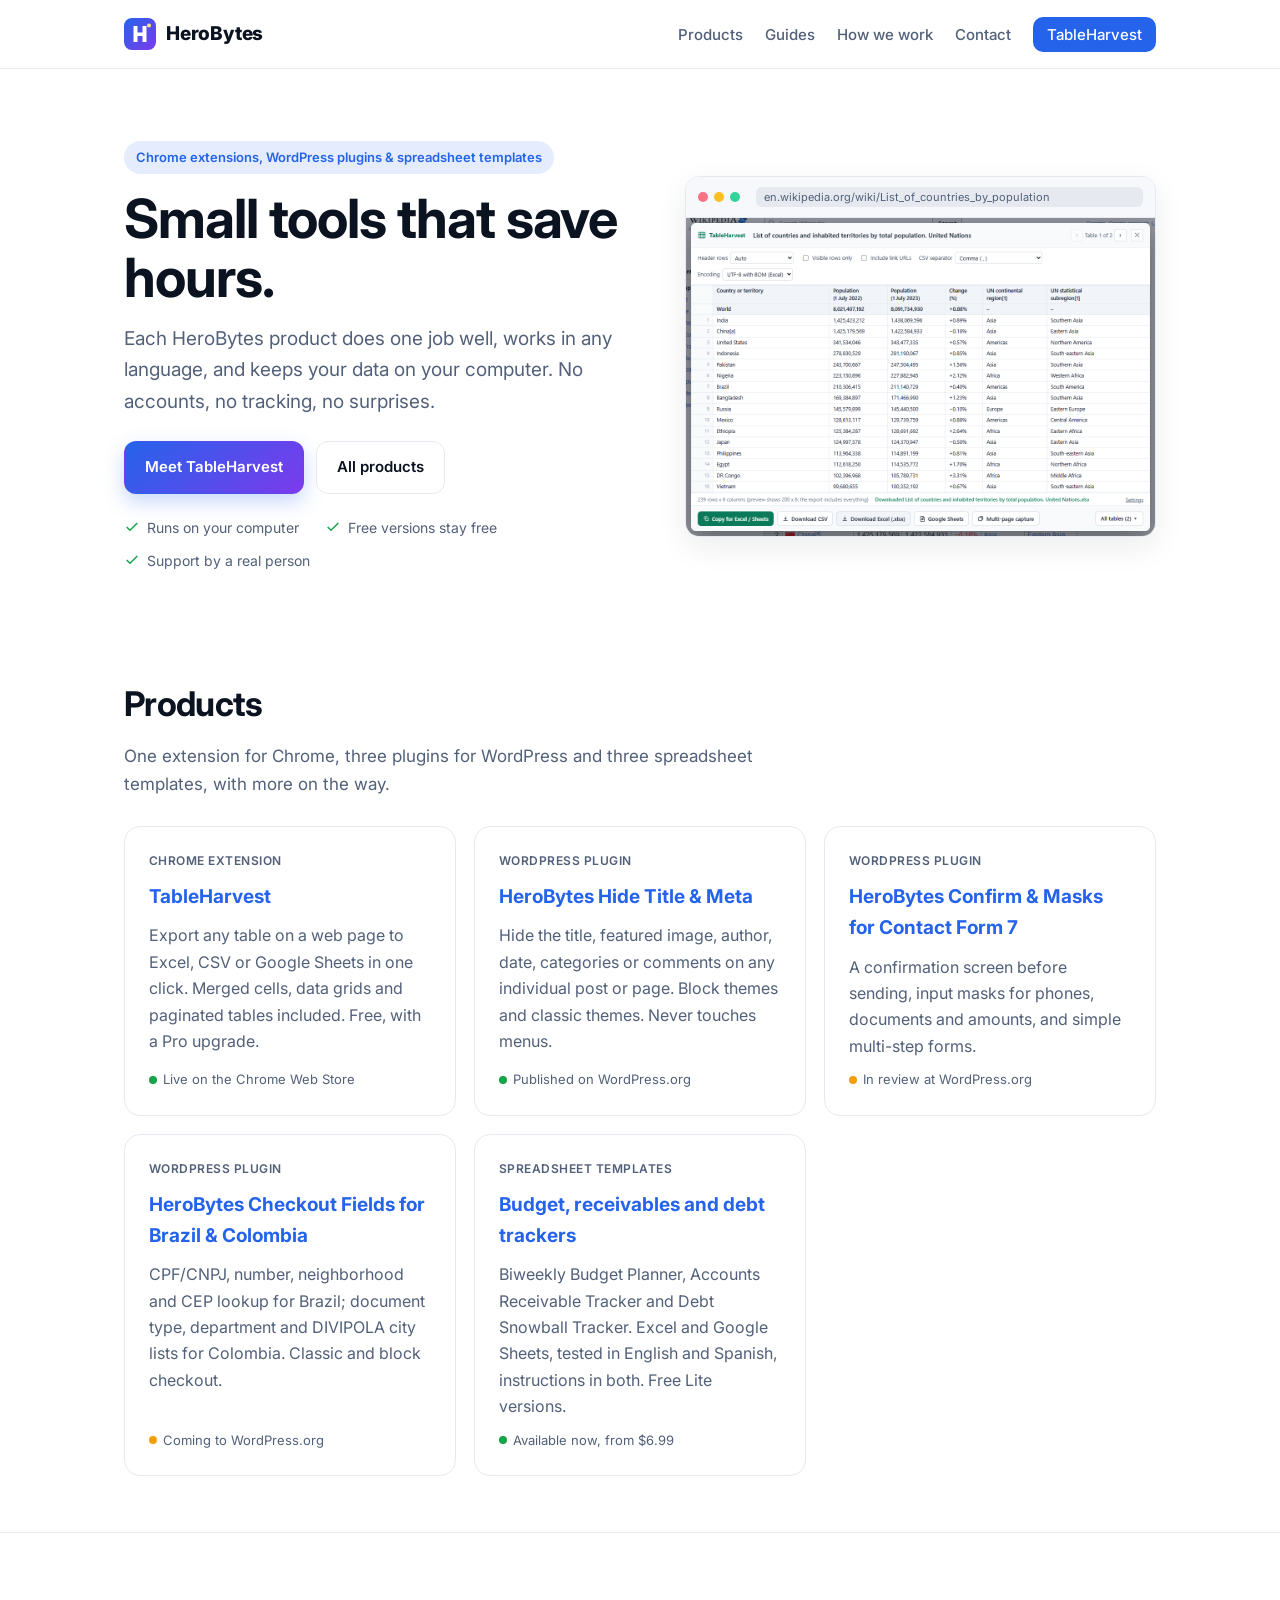
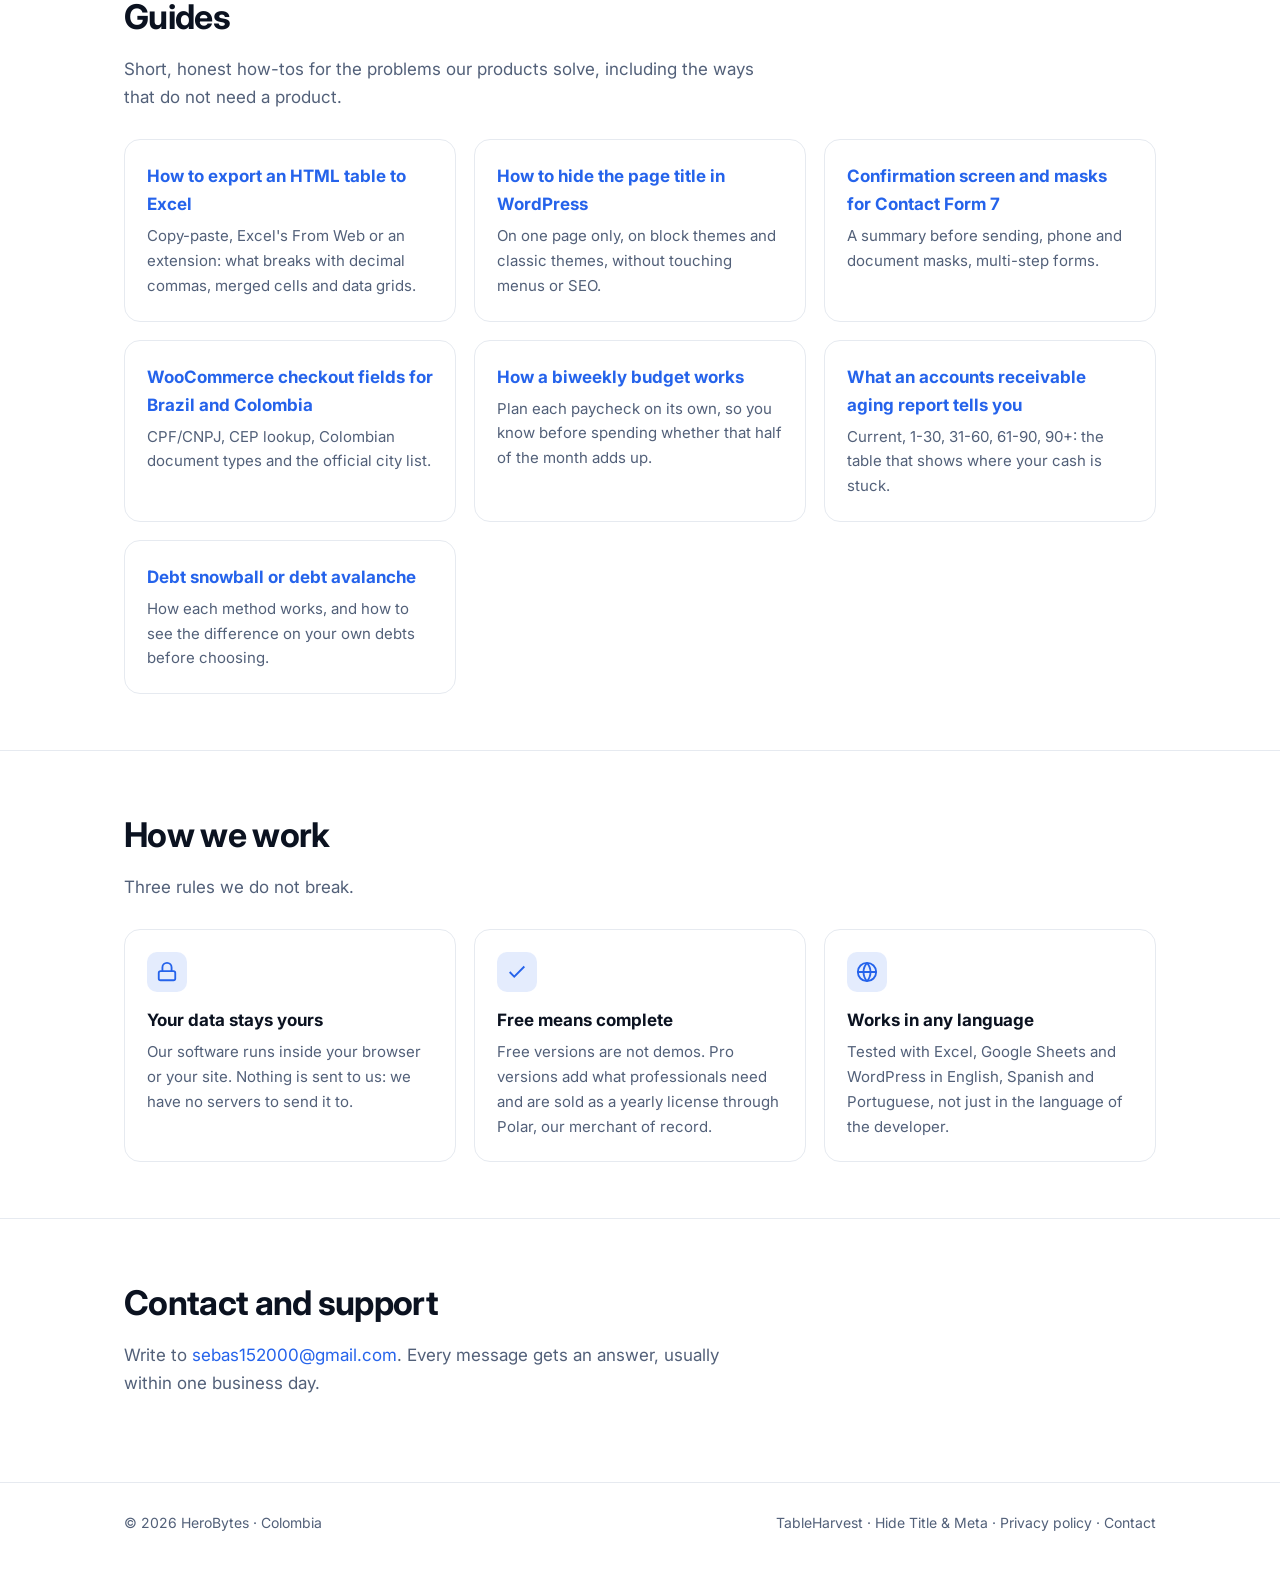
==== commit ef326b6e: "Template pages with free Lite downloads and Polar checkout, launch offer, Pinterest pins; hero keeps" ====
--- a/index.html
+++ b/index.html
@@ -70,12 +70,12 @@
         <p>CPF/CNPJ, number, neighborhood and CEP lookup for Brazil; document type, department and DIVIPOLA city lists for Colombia. Classic and block checkout.</p>
         <span class="status soon">Coming to WordPress.org</span>
       </a>
-      <div class="product">
+      <a class="product" href="templates/" style="text-decoration:none">
         <span class="kind">Spreadsheet templates</span>
         <h3>Budget, receivables and debt trackers</h3>
-        <p>Biweekly Budget Planner, Accounts Receivable Tracker and Debt Snowball Tracker. Excel and Google Sheets, tested in English and Spanish, instructions in both.</p>
-        <span class="status soon">Coming to Gumroad</span>
-      </div>
+        <p>Biweekly Budget Planner, Accounts Receivable Tracker and Debt Snowball Tracker. Excel and Google Sheets, tested in English and Spanish, instructions in both. Free Lite versions.</p>
+        <span class="status live">Available now, from $6.99</span>
+      </a>
     </div>
   </div></section>
 
@@ -86,6 +86,9 @@
       <a class="feature" href="hide-title-meta/" style="text-decoration:none"><h3>How to hide the page title in WordPress</h3><p>On one page only, on block themes and classic themes, without touching menus or SEO.</p></a>
       <a class="feature" href="confirm-masks-cf7/" style="text-decoration:none"><h3>Confirmation screen and masks for Contact Form 7</h3><p>A summary before sending, phone and document masks, multi-step forms.</p></a>
       <a class="feature" href="checkout-fields-brazil-colombia/" style="text-decoration:none"><h3>WooCommerce checkout fields for Brazil and Colombia</h3><p>CPF/CNPJ, CEP lookup, Colombian document types and the official city list.</p></a>
+      <a class="feature" href="templates/biweekly-budget-planner/" style="text-decoration:none"><h3>How a biweekly budget works</h3><p>Plan each paycheck on its own, so you know before spending whether that half of the month adds up.</p></a>
+      <a class="feature" href="templates/accounts-receivable-tracker/" style="text-decoration:none"><h3>What an accounts receivable aging report tells you</h3><p>Current, 1-30, 31-60, 61-90, 90+: the table that shows where your cash is stuck.</p></a>
+      <a class="feature" href="templates/debt-snowball-tracker/" style="text-decoration:none"><h3>Debt snowball or debt avalanche</h3><p>How each method works, and how to see the difference on your own debts before choosing.</p></a>
     </div>
   </div></section>
 
--- a/assets/site.css
+++ b/assets/site.css
@@ -39,9 +39,9 @@
 .btn svg { width: 18px; height: 18px; }
 
 /* Hero */
-.hero { padding: 72px 0 48px; }
+.hero { padding-top: 72px; padding-bottom: 48px; }
 .hero .grid { display: grid; grid-template-columns: 1.05fr .95fr; gap: 40px; align-items: center; }
-@media (max-width: 860px) { .hero .grid { grid-template-columns: 1fr; } .hero { padding: 44px 0 32px; } }
+@media (max-width: 860px) { .hero .grid { grid-template-columns: 1fr; } .hero { padding-top: 44px; padding-bottom: 32px; } }
 .eyebrow { display: inline-flex; align-items: center; gap: 8px; font-size: 13px; font-weight: 600; color: var(--brand); background: color-mix(in srgb, var(--brand) 12%, transparent); padding: 6px 12px; border-radius: 999px; margin-bottom: 16px; }
 h1 { font-size: clamp(34px, 5vw, 54px); line-height: 1.08; letter-spacing: -.02em; margin: 0 0 16px; }
 .lead { font-size: 19px; color: var(--muted); margin: 0 0 24px; max-width: 560px; }
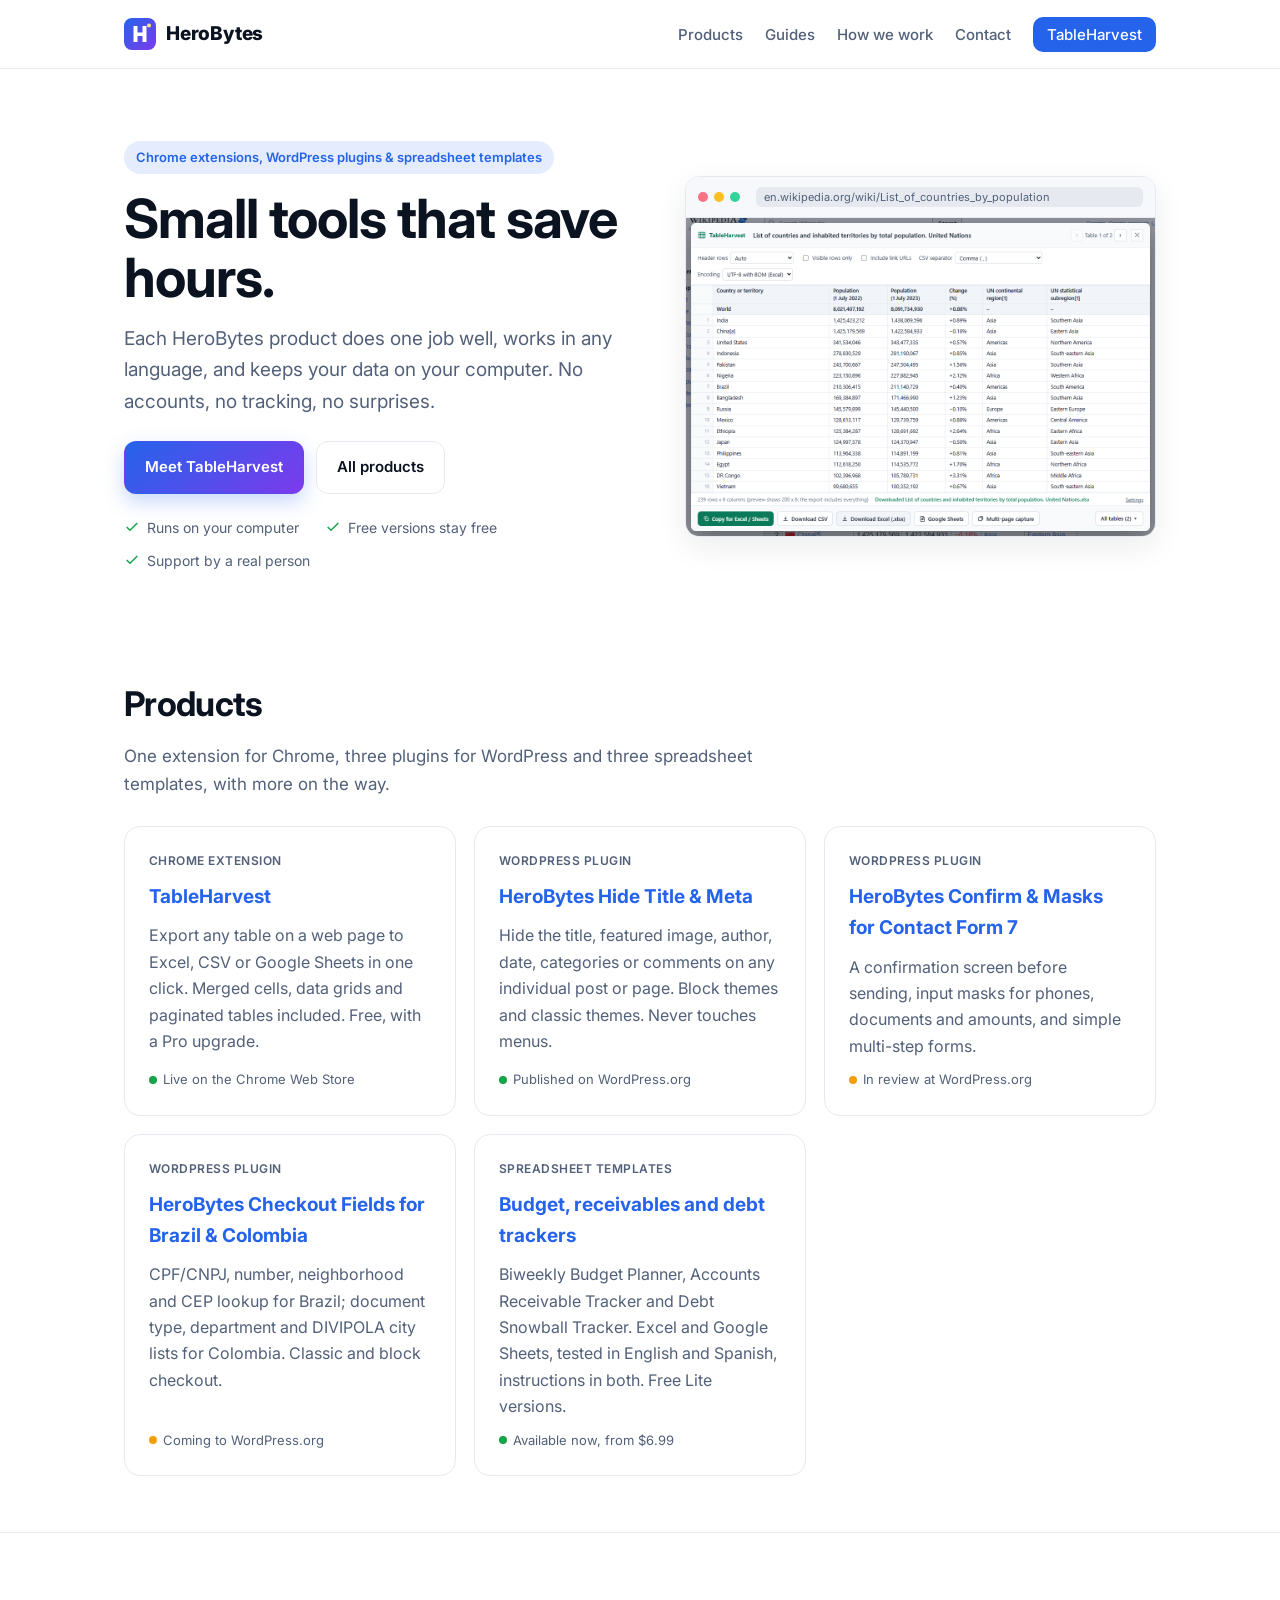
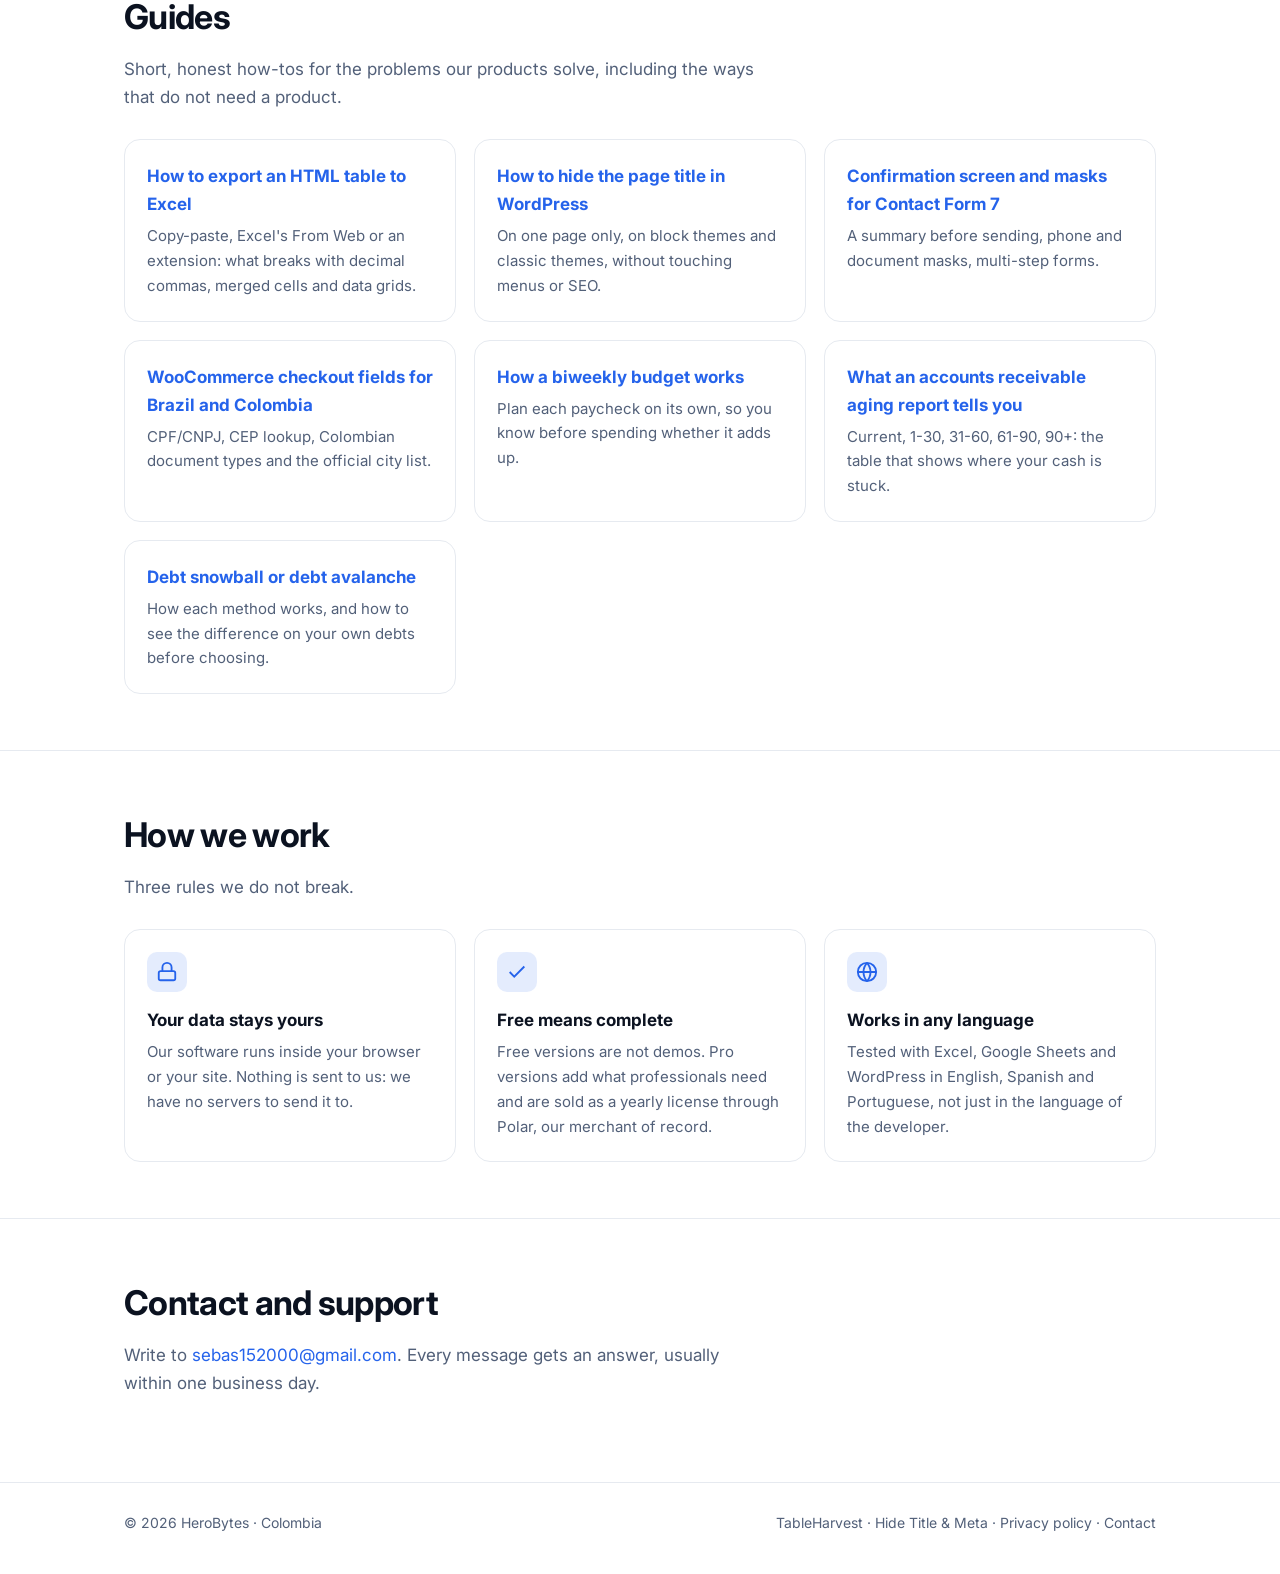
==== commit ec52dc7b: "Budget planner 1.2: pay frequency (weekly, every 2 weeks, twice a month, monthly); new copy, screens" ====
--- a/index.html
+++ b/index.html
@@ -86,7 +86,7 @@
       <a class="feature" href="hide-title-meta/" style="text-decoration:none"><h3>How to hide the page title in WordPress</h3><p>On one page only, on block themes and classic themes, without touching menus or SEO.</p></a>
       <a class="feature" href="confirm-masks-cf7/" style="text-decoration:none"><h3>Confirmation screen and masks for Contact Form 7</h3><p>A summary before sending, phone and document masks, multi-step forms.</p></a>
       <a class="feature" href="checkout-fields-brazil-colombia/" style="text-decoration:none"><h3>WooCommerce checkout fields for Brazil and Colombia</h3><p>CPF/CNPJ, CEP lookup, Colombian document types and the official city list.</p></a>
-      <a class="feature" href="templates/biweekly-budget-planner/" style="text-decoration:none"><h3>How a biweekly budget works</h3><p>Plan each paycheck on its own, so you know before spending whether that half of the month adds up.</p></a>
+      <a class="feature" href="templates/biweekly-budget-planner/" style="text-decoration:none"><h3>How a biweekly budget works</h3><p>Plan each paycheck on its own, so you know before spending whether it adds up.</p></a>
       <a class="feature" href="templates/accounts-receivable-tracker/" style="text-decoration:none"><h3>What an accounts receivable aging report tells you</h3><p>Current, 1-30, 31-60, 61-90, 90+: the table that shows where your cash is stuck.</p></a>
       <a class="feature" href="templates/debt-snowball-tracker/" style="text-decoration:none"><h3>Debt snowball or debt avalanche</h3><p>How each method works, and how to see the difference on your own debts before choosing.</p></a>
     </div>
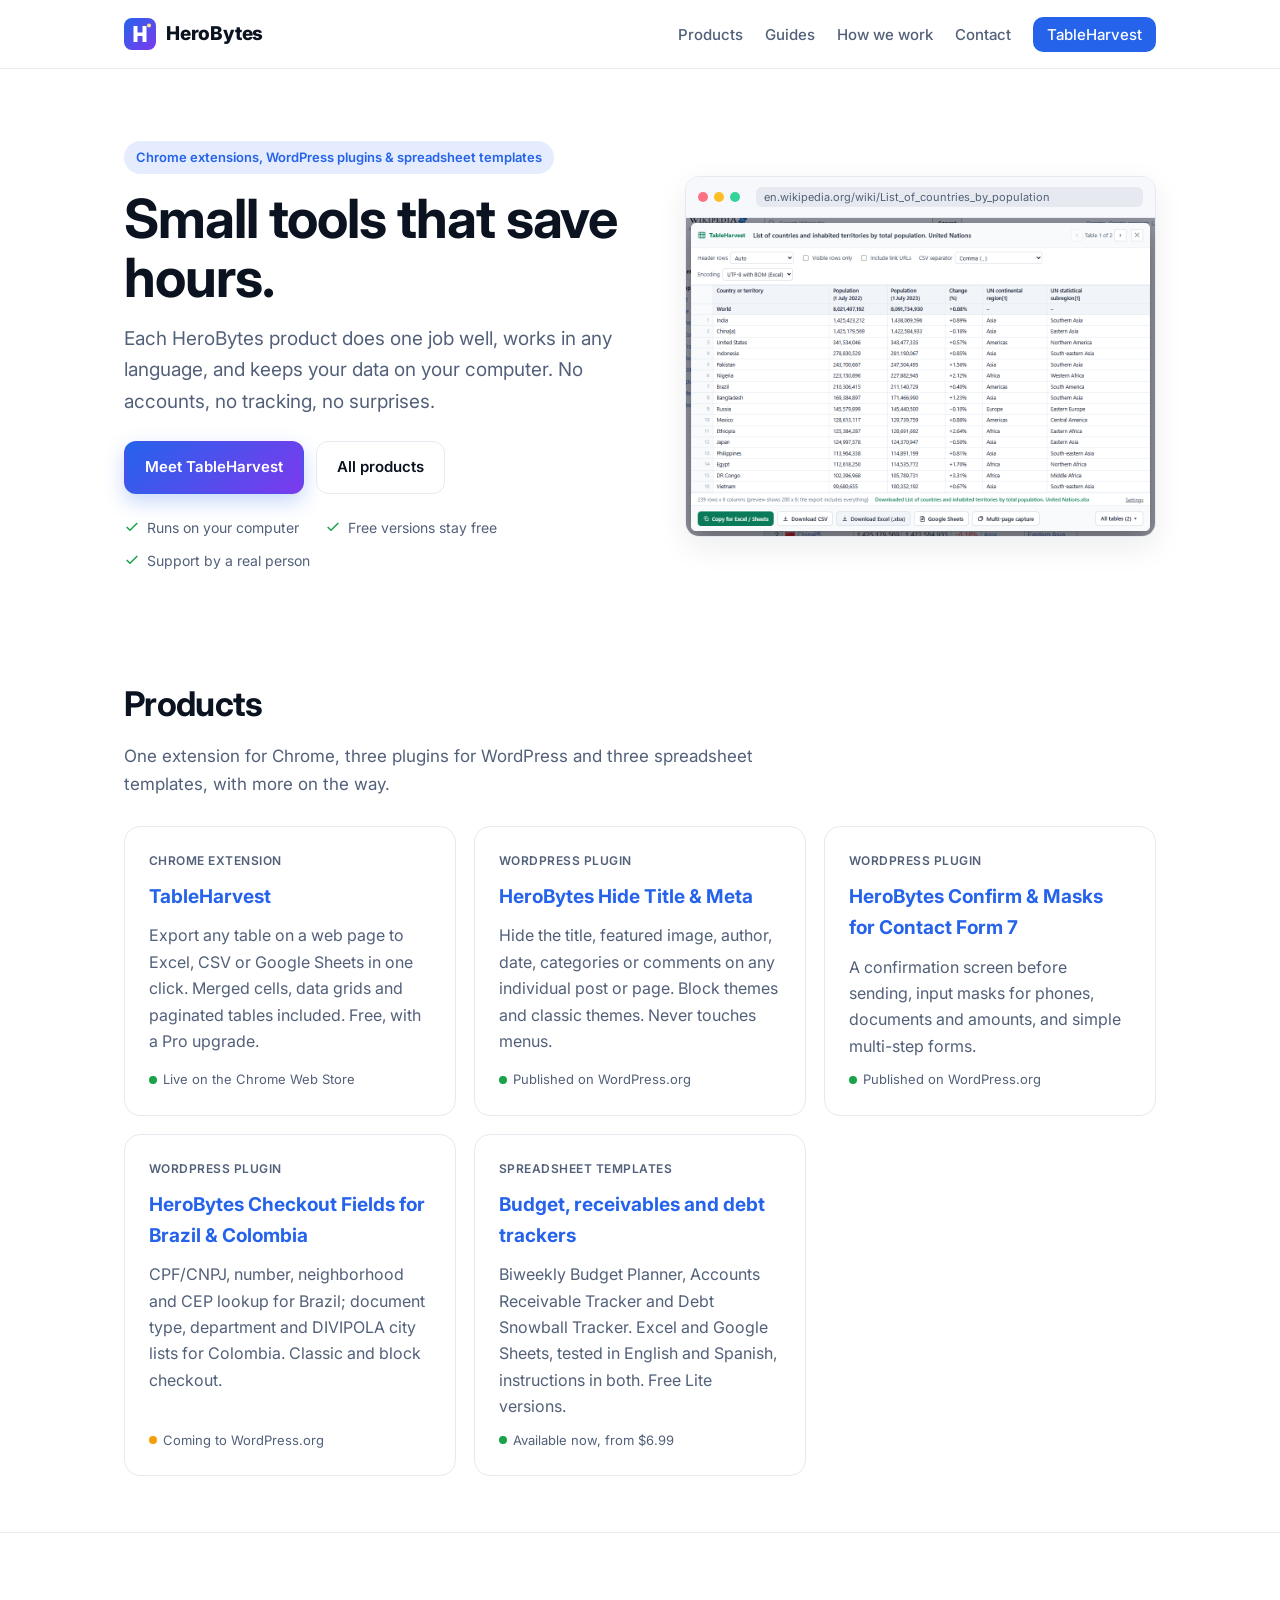
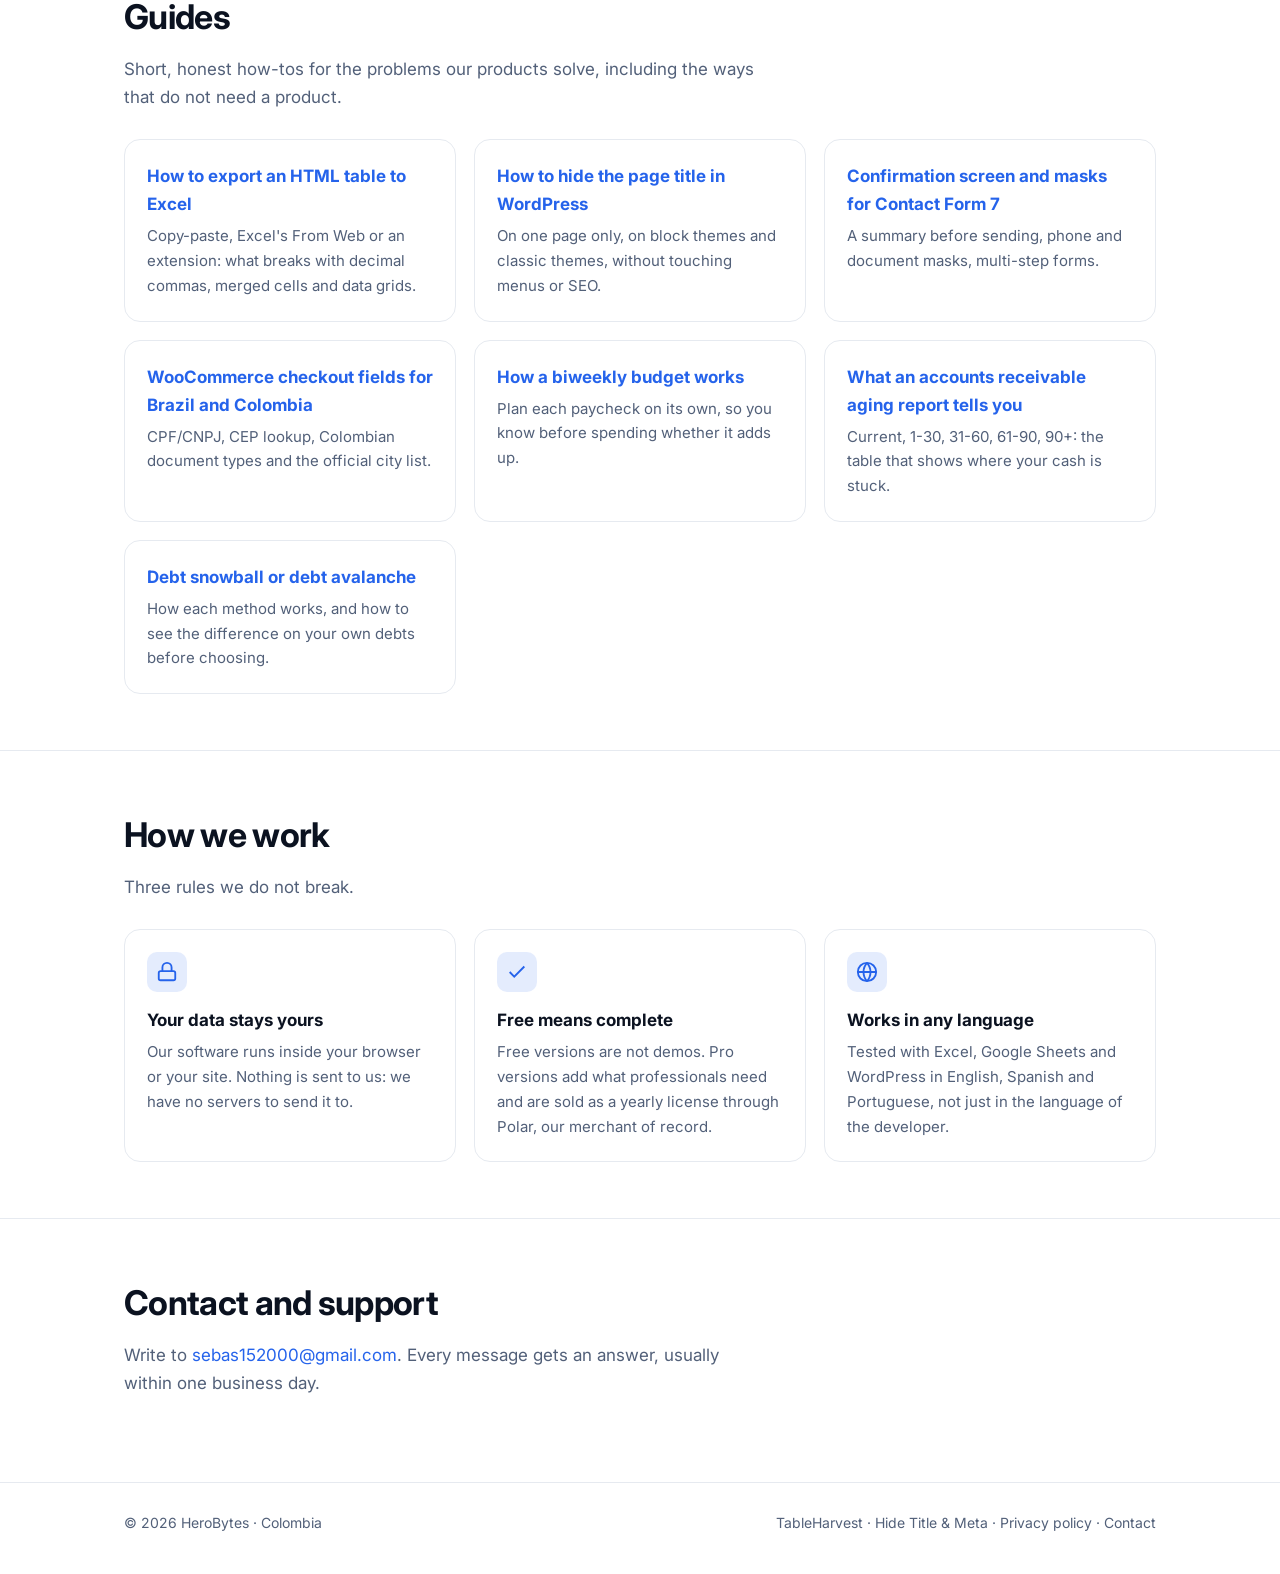
==== commit 07b8162d: "Plugin pages: new screenshots on designed demo sites (Wildmeadow, Verde Vivo), WebP; Confirm & Masks" ====
--- a/index.html
+++ b/index.html
@@ -62,7 +62,7 @@
         <span class="kind">WordPress plugin</span>
         <h3>HeroBytes Confirm &amp; Masks for Contact Form 7</h3>
         <p>A confirmation screen before sending, input masks for phones, documents and amounts, and simple multi-step forms.</p>
-        <span class="status soon">In review at WordPress.org</span>
+        <span class="status live">Published on WordPress.org</span>
       </a>
       <a class="product" href="checkout-fields-brazil-colombia/" style="text-decoration:none">
         <span class="kind">WordPress plugin</span>
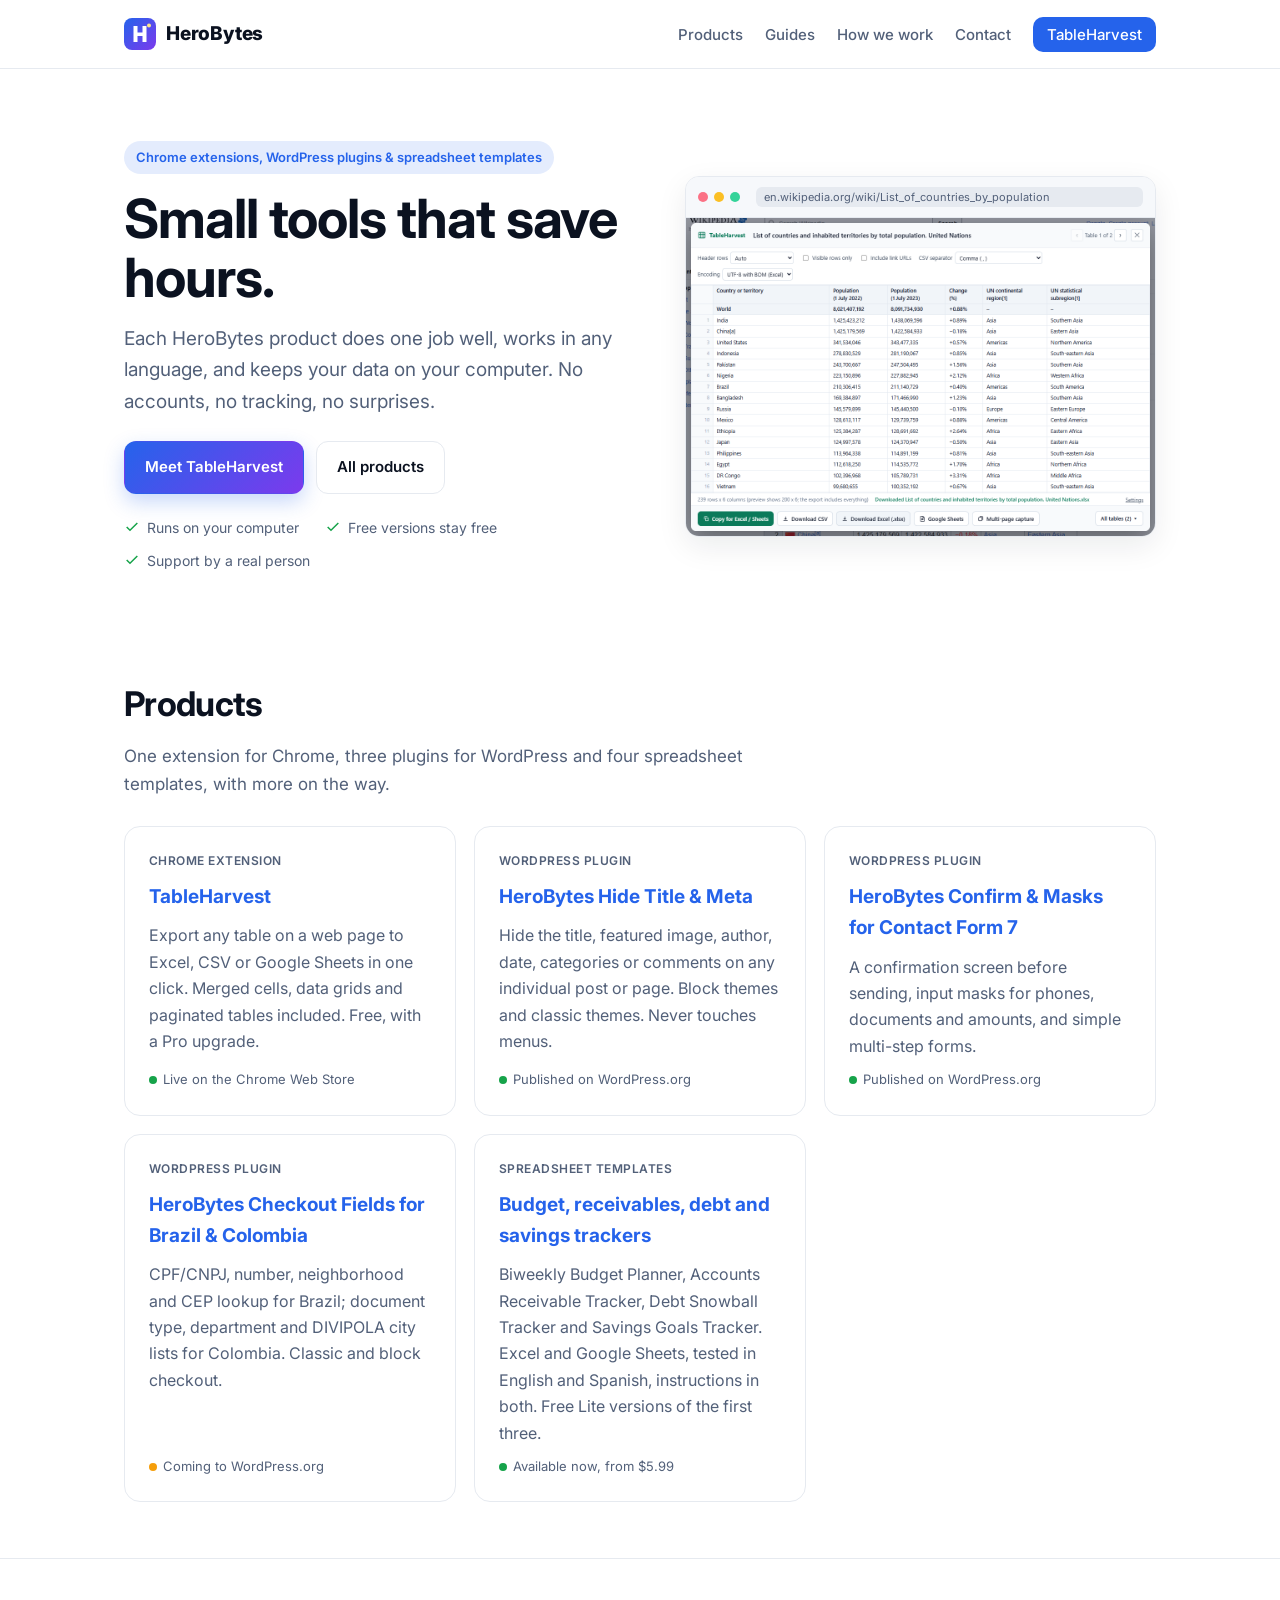
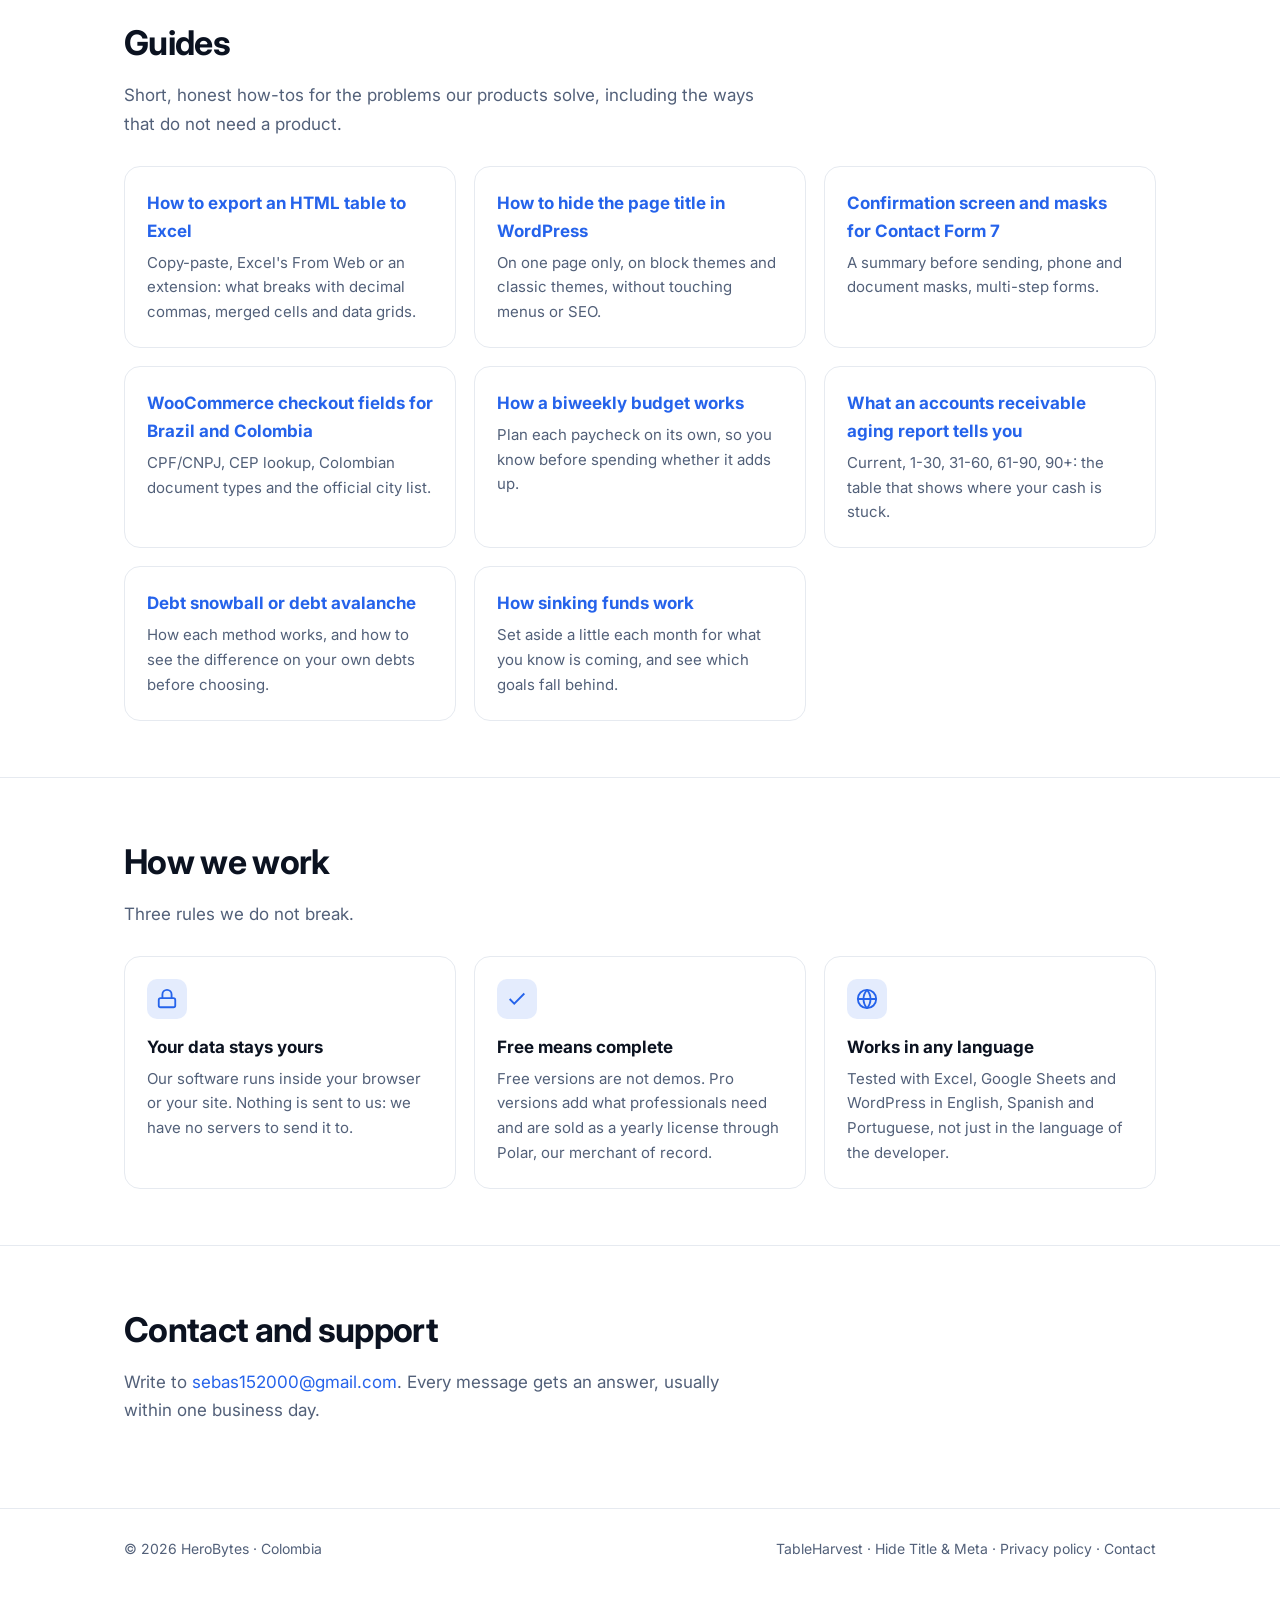
==== commit 2650175d: "Savings Goals Tracker page, listed on the templates and home pages; renders and pins Co-Authored-By:" ====
--- a/index.html
+++ b/index.html
@@ -44,7 +44,7 @@
   </div>
 
   <section id="products"><div class="wrap">
-    <div class="section-head"><h2>Products</h2><p>One extension for Chrome, three plugins for WordPress and three spreadsheet templates, with more on the way.</p></div>
+    <div class="section-head"><h2>Products</h2><p>One extension for Chrome, three plugins for WordPress and four spreadsheet templates, with more on the way.</p></div>
     <div class="products">
       <a class="product" href="tableharvest/" style="text-decoration:none">
         <span class="kind">Chrome extension</span>
@@ -72,9 +72,9 @@
       </a>
       <a class="product" href="templates/" style="text-decoration:none">
         <span class="kind">Spreadsheet templates</span>
-        <h3>Budget, receivables and debt trackers</h3>
-        <p>Biweekly Budget Planner, Accounts Receivable Tracker and Debt Snowball Tracker. Excel and Google Sheets, tested in English and Spanish, instructions in both. Free Lite versions.</p>
-        <span class="status live">Available now, from $6.99</span>
+        <h3>Budget, receivables, debt and savings trackers</h3>
+        <p>Biweekly Budget Planner, Accounts Receivable Tracker, Debt Snowball Tracker and Savings Goals Tracker. Excel and Google Sheets, tested in English and Spanish, instructions in both. Free Lite versions of the first three.</p>
+        <span class="status live">Available now, from $5.99</span>
       </a>
     </div>
   </div></section>
@@ -89,6 +89,7 @@
       <a class="feature" href="templates/biweekly-budget-planner/" style="text-decoration:none"><h3>How a biweekly budget works</h3><p>Plan each paycheck on its own, so you know before spending whether it adds up.</p></a>
       <a class="feature" href="templates/accounts-receivable-tracker/" style="text-decoration:none"><h3>What an accounts receivable aging report tells you</h3><p>Current, 1-30, 31-60, 61-90, 90+: the table that shows where your cash is stuck.</p></a>
       <a class="feature" href="templates/debt-snowball-tracker/" style="text-decoration:none"><h3>Debt snowball or debt avalanche</h3><p>How each method works, and how to see the difference on your own debts before choosing.</p></a>
+      <a class="feature" href="templates/savings-goals-tracker/" style="text-decoration:none"><h3>How sinking funds work</h3><p>Set aside a little each month for what you know is coming, and see which goals fall behind.</p></a>
     </div>
   </div></section>
 
